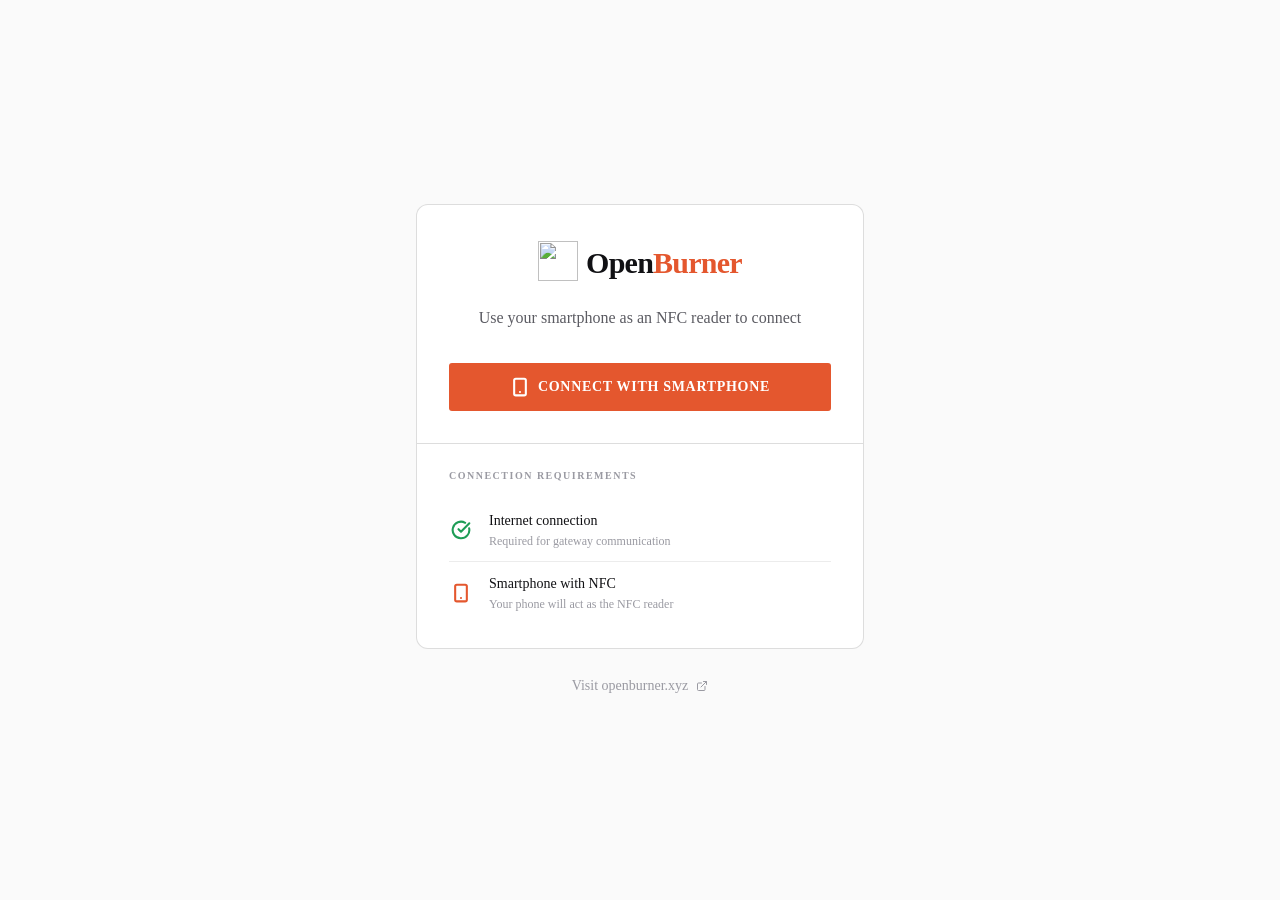
==== burner-bridge/index.html @ e8f6b33e "deploy: BurnerSign rebrand, header and total ETH balance layout" ====
<!DOCTYPE html><!--JeFJ77RMs2ljrpk_cNpLk--><html lang="en" class="__className_7c3ed1 __variable_6de3f7"><head><meta charSet="utf-8"/><meta name="viewport" content="width=device-width, initial-scale=1, viewport-fit=cover"/><link rel="preload" href="/burner-bridge/_next/static/media/0b78ff376f6b9734-s.p.woff2" as="font" crossorigin="" type="font/woff2"/><link rel="preload" href="/burner-bridge/_next/static/media/723e11e5093b8e80.p.woff2" as="font" crossorigin="" type="font/woff2"/><link rel="stylesheet" href="/burner-bridge/_next/static/css/e8fa7f370a7f99b5.css" data-precedence="next"/><link rel="preload" as="script" fetchPriority="low" href="/burner-bridge/_next/static/chunks/webpack-0b79af6911e8087c.js"/><script src="/burner-bridge/_next/static/chunks/4bd1b696-c46ee66ba5acb74c.js" async=""></script><script src="/burner-bridge/_next/static/chunks/255-074a1a491b228d42.js" async=""></script><script src="/burner-bridge/_next/static/chunks/main-app-e57fb9687c921b60.js" async=""></script><script src="/burner-bridge/_next/static/chunks/619-1108b4c084a63a2d.js" async=""></script><script src="/burner-bridge/_next/static/chunks/app/not-found-c5d0c3dadcac4f0c.js" async=""></script><script src="/burner-bridge/_next/static/chunks/app/layout-9f010c3281b3aa06.js" async=""></script><script src="/burner-bridge/_next/static/chunks/119-a2003f21ebed3962.js" async=""></script><script src="/burner-bridge/_next/static/chunks/app/page-24bdb80b2bc675a8.js" async=""></script><meta name="next-size-adjust" content=""/><link rel="manifest" href="/manifest.json"/><meta name="theme-color" content="#FF6B35"/><meta name="apple-mobile-web-app-capable" content="yes"/><meta name="apple-mobile-web-app-status-bar-style" content="default"/><meta name="apple-mobile-web-app-title" content="BurnerSign"/><link rel="apple-touch-icon" href="/icons/icon-180x180.png"/><link rel="apple-touch-icon" sizes="180x180" href="/icons/icon-180x180.png"/><link rel="apple-touch-icon" sizes="152x152" href="/icons/icon-152x152.png"/><link rel="apple-touch-icon" sizes="120x120" href="/icons/icon-120x120.png"/><meta name="msapplication-TileColor" content="#FF6B35"/><meta name="msapplication-config" content="/browserconfig.xml"/><meta name="mobile-web-app-capable" content="yes"/><meta name="application-name" content="BurnerSign"/><meta name="msapplication-tooltip" content="BurnerSign"/><meta name="msapplication-starturl" content="/"/><meta name="theme-color" content="#FF6B35"/><title>BurnerSign</title><meta name="description" content="Hardware signing for your Burner card"/><link rel="manifest" href="/manifest.json"/><meta name="mobile-web-app-capable" content="yes"/><meta name="apple-mobile-web-app-capable" content="yes"/><meta name="apple-mobile-web-app-status-bar-style" content="default"/><meta name="msapplication-TileColor" content="#FF6B35"/><meta name="msapplication-config" content="/browserconfig.xml"/><meta name="format-detection" content="telephone=no"/><meta name="mobile-web-app-capable" content="yes"/><meta name="apple-mobile-web-app-title" content="BurnerSign"/><meta name="apple-mobile-web-app-status-bar-style" content="default"/><link rel="icon" href="/openburnerlogo.ico"/><script>try{var t=JSON.parse(localStorage.getItem("theme-storage")||"{}");if(t&&t.state&&t.state.isDarkMode){document.documentElement.classList.add("dark")}}catch(e){}</script><script src="/burner-bridge/_next/static/chunks/polyfills-42372ed130431b0a.js" noModule=""></script></head><body><div hidden=""><!--$--><!--/$--></div><main class="sw-screen min-h-screen flex items-center justify-center"><div class="flex items-center gap-3 text-[var(--sw-muted)]" role="status"><svg xmlns="http://www.w3.org/2000/svg" width="24" height="24" viewBox="0 0 24 24" fill="none" stroke="currentColor" stroke-width="2" stroke-linecap="round" stroke-linejoin="round" class="lucide lucide-loader-circle h-6 w-6 animate-spin text-[var(--sw-accent)]" aria-hidden="true"><path d="M21 12a9 9 0 1 1-6.219-8.56"></path></svg><span class="text-sm">Loading…</span></div></main><!--$--><!--/$--><script src="/burner-bridge/_next/static/chunks/webpack-0b79af6911e8087c.js" id="_R_" async=""></script><script>(self.__next_f=self.__next_f||[]).push([0])</script><script>self.__next_f.push([1,"1:\"$Sreact.fragment\"\n2:I[9766,[],\"\"]\n3:I[98924,[],\"\"]\n4:I[52619,[\"619\",\"static/chunks/619-1108b4c084a63a2d.js\",\"345\",\"static/chunks/app/not-found-c5d0c3dadcac4f0c.js\"],\"\"]\n5:I[37025,[\"177\",\"static/chunks/app/layout-9f010c3281b3aa06.js\"],\"Analytics\"]\n6:I[81959,[],\"ClientPageRoot\"]\n7:I[57600,[\"119\",\"static/chunks/119-a2003f21ebed3962.js\",\"974\",\"static/chunks/app/page-24bdb80b2bc675a8.js\"],\"default\"]\na:I[24431,[],\"OutletBoundary\"]\nc:I[15278,[],\"AsyncMetadataOutlet\"]\ne:I[24431,[],\"ViewportBoundary\"]\n10:I[24431,[],\"MetadataBoundary\"]\n11:\"$Sreact.suspense\"\n13:I[57150,[],\"\"]\n:HL[\"/burner-bridge/_next/static/media/0b78ff376f6b9734-s.p.woff2\",\"font\",{\"crossOrigin\":\"\",\"type\":\"font/woff2\"}]\n:HL[\"/burner-bridge/_next/static/media/723e11e5093b8e80.p.woff2\",\"font\",{\"crossOrigin\":\"\",\"type\":\"font/woff2\"}]\n:HL[\"/burner-bridge/_next/static/css/e8fa7f370a7f99b5.css\",\"style\"]\n"])</script><script>self.__next_f.push([1,"0:{\"P\":null,\"b\":\"JeFJ77RMs2ljrpk_cNpLk\",\"p\":\"/burner-bridge\",\"c\":[\"\",\"\"],\"i\":false,\"f\":[[[\"\",{\"children\":[\"__PAGE__\",{}]},\"$undefined\",\"$undefined\",true],[\"\",[\"$\",\"$1\",\"c\",{\"children\":[[[\"$\",\"link\",\"0\",{\"rel\":\"stylesheet\",\"href\":\"/burner-bridge/_next/static/css/e8fa7f370a7f99b5.css\",\"precedence\":\"next\",\"crossOrigin\":\"$undefined\",\"nonce\":\"$undefined\"}]],[\"$\",\"html\",null,{\"lang\":\"en\",\"className\":\"__className_7c3ed1 __variable_6de3f7\",\"suppressHydrationWarning\":true,\"children\":[[\"$\",\"head\",null,{\"children\":[[\"$\",\"script\",null,{\"dangerouslySetInnerHTML\":{\"__html\":\"try{var t=JSON.parse(localStorage.getItem(\\\"theme-storage\\\")||\\\"{}\\\");if(t\u0026\u0026t.state\u0026\u0026t.state.isDarkMode){document.documentElement.classList.add(\\\"dark\\\")}}catch(e){}\"}}],[[\"$\",\"link\",null,{\"rel\":\"manifest\",\"href\":\"/manifest.json\"}],[\"$\",\"meta\",null,{\"name\":\"theme-color\",\"content\":\"#FF6B35\"}],[\"$\",\"meta\",null,{\"name\":\"apple-mobile-web-app-capable\",\"content\":\"yes\"}],[\"$\",\"meta\",null,{\"name\":\"apple-mobile-web-app-status-bar-style\",\"content\":\"default\"}],[\"$\",\"meta\",null,{\"name\":\"apple-mobile-web-app-title\",\"content\":\"BurnerSign\"}],[\"$\",\"link\",null,{\"rel\":\"apple-touch-icon\",\"href\":\"/icons/icon-180x180.png\"}],[\"$\",\"link\",null,{\"rel\":\"apple-touch-icon\",\"sizes\":\"180x180\",\"href\":\"/icons/icon-180x180.png\"}],[\"$\",\"link\",null,{\"rel\":\"apple-touch-icon\",\"sizes\":\"152x152\",\"href\":\"/icons/icon-152x152.png\"}],[\"$\",\"link\",null,{\"rel\":\"apple-touch-icon\",\"sizes\":\"120x120\",\"href\":\"/icons/icon-120x120.png\"}],[\"$\",\"meta\",null,{\"name\":\"msapplication-TileColor\",\"content\":\"#FF6B35\"}],[\"$\",\"meta\",null,{\"name\":\"msapplication-config\",\"content\":\"/browserconfig.xml\"}],[\"$\",\"meta\",null,{\"name\":\"mobile-web-app-capable\",\"content\":\"yes\"}],[\"$\",\"meta\",null,{\"name\":\"application-name\",\"content\":\"BurnerSign\"}],[\"$\",\"meta\",null,{\"name\":\"msapplication-tooltip\",\"content\":\"BurnerSign\"}],[\"$\",\"meta\",null,{\"name\":\"msapplication-starturl\",\"content\":\"/\"}]]]}],[\"$\",\"body\",null,{\"children\":[[\"$\",\"$L2\",null,{\"parallelRouterKey\":\"children\",\"error\":\"$undefined\",\"errorStyles\":\"$undefined\",\"errorScripts\":\"$undefined\",\"template\":[\"$\",\"$L3\",null,{}],\"templateStyles\":\"$undefined\",\"templateScripts\":\"$undefined\",\"notFound\":[[\"$\",\"div\",null,{\"className\":\"sw-screen min-h-screen flex items-center justify-center\",\"children\":[\"$\",\"div\",null,{\"className\":\"text-center\",\"children\":[[\"$\",\"p\",null,{\"className\":\"sw-uplabel mb-3\",\"children\":\"Error 404\"}],[\"$\",\"h1\",null,{\"className\":\"text-6xl sw-display text-[var(--sw-ink)] mb-3\",\"children\":[[\"$\",\"span\",null,{\"className\":\"sw-accent\",\"children\":\"4\"}],\"0\",[\"$\",\"span\",null,{\"className\":\"sw-accent\",\"children\":\"4\"}]]}],[\"$\",\"p\",null,{\"className\":\"text-base text-[var(--sw-muted)] mb-8\",\"children\":\"Page not found\"}],[\"$\",\"$L4\",null,{\"href\":\"/\",\"className\":\"sw-btn-primary inline-flex items-center px-6 py-3 text-sm\",\"children\":\"Go home\"}]]}]}],[]],\"forbidden\":\"$undefined\",\"unauthorized\":\"$undefined\"}],[\"$\",\"$L5\",null,{}]]}]]}]]}],{\"children\":[\"__PAGE__\",[\"$\",\"$1\",\"c\",{\"children\":[[\"$\",\"$L6\",null,{\"Component\":\"$7\",\"searchParams\":{},\"params\":{},\"promises\":[\"$@8\",\"$@9\"]}],null,[\"$\",\"$La\",null,{\"children\":[\"$Lb\",[\"$\",\"$Lc\",null,{\"promise\":\"$@d\"}]]}]]}],{},null,false]},null,false],[\"$\",\"$1\",\"h\",{\"children\":[null,[[\"$\",\"$Le\",null,{\"children\":\"$Lf\"}],[\"$\",\"meta\",null,{\"name\":\"next-size-adjust\",\"content\":\"\"}]],[\"$\",\"$L10\",null,{\"children\":[\"$\",\"div\",null,{\"hidden\":true,\"children\":[\"$\",\"$11\",null,{\"fallback\":null,\"children\":\"$L12\"}]}]}]]}],false]],\"m\":\"$undefined\",\"G\":[\"$13\",[]],\"s\":false,\"S\":true}\n"])</script><script>self.__next_f.push([1,"8:{}\n9:\"$0:f:0:1:2:children:1:props:children:0:props:params\"\n"])</script><script>self.__next_f.push([1,"f:[[\"$\",\"meta\",\"0\",{\"charSet\":\"utf-8\"}],[\"$\",\"meta\",\"1\",{\"name\":\"viewport\",\"content\":\"width=device-width, initial-scale=1, viewport-fit=cover\"}],[\"$\",\"meta\",\"2\",{\"name\":\"theme-color\",\"content\":\"#FF6B35\"}]]\nb:null\n"])</script><script>self.__next_f.push([1,"14:I[80622,[],\"IconMark\"]\n"])</script><script>self.__next_f.push([1,"d:{\"metadata\":[[\"$\",\"title\",\"0\",{\"children\":\"BurnerSign\"}],[\"$\",\"meta\",\"1\",{\"name\":\"description\",\"content\":\"Hardware signing for your Burner card\"}],[\"$\",\"link\",\"2\",{\"rel\":\"manifest\",\"href\":\"/manifest.json\",\"crossOrigin\":\"$undefined\"}],[\"$\",\"meta\",\"3\",{\"name\":\"mobile-web-app-capable\",\"content\":\"yes\"}],[\"$\",\"meta\",\"4\",{\"name\":\"apple-mobile-web-app-capable\",\"content\":\"yes\"}],[\"$\",\"meta\",\"5\",{\"name\":\"apple-mobile-web-app-status-bar-style\",\"content\":\"default\"}],[\"$\",\"meta\",\"6\",{\"name\":\"msapplication-TileColor\",\"content\":\"#FF6B35\"}],[\"$\",\"meta\",\"7\",{\"name\":\"msapplication-config\",\"content\":\"/browserconfig.xml\"}],[\"$\",\"meta\",\"8\",{\"name\":\"format-detection\",\"content\":\"telephone=no\"}],[\"$\",\"meta\",\"9\",{\"name\":\"mobile-web-app-capable\",\"content\":\"yes\"}],[\"$\",\"meta\",\"10\",{\"name\":\"apple-mobile-web-app-title\",\"content\":\"BurnerSign\"}],[\"$\",\"meta\",\"11\",{\"name\":\"apple-mobile-web-app-status-bar-style\",\"content\":\"default\"}],[\"$\",\"link\",\"12\",{\"rel\":\"icon\",\"href\":\"/openburnerlogo.ico\"}],[\"$\",\"$L14\",\"13\",{}]],\"error\":null,\"digest\":\"$undefined\"}\n"])</script><script>self.__next_f.push([1,"12:\"$d:metadata\"\n"])</script></body></html>
---- burner-bridge/_next/static/css/e8fa7f370a7f99b5.css ----
@font-face{font-family:GeistSans;src:url(/burner-bridge/_next/static/media/0b78ff376f6b9734-s.p.woff2) format("woff2");font-display:swap;font-weight:100 900}@font-face{font-family:GeistSans Fallback;src:local("Arial");ascent-override:94.56%;descent-override:27.76%;line-gap-override:0.00%;size-adjust:106.28%}.__className_7c3ed1{font-family:GeistSans,GeistSans Fallback}.__variable_7c3ed1{--font-geist-sans:"GeistSans","GeistSans Fallback"}@font-face{font-family:GeistMono;src:url(/burner-bridge/_next/static/media/723e11e5093b8e80.p.woff2) format("woff2");font-display:swap;font-weight:100 900}.__className_6de3f7{font-family:GeistMono,ui-monospace,SFMono-Regular,Roboto Mono,Menlo,Monaco,Liberation Mono,DejaVu Sans Mono,Courier New,monospace}.__variable_6de3f7{--font-geist-mono:"GeistMono",ui-monospace,SFMono-Regular,Roboto Mono,Menlo,Monaco,Liberation Mono,DejaVu Sans Mono,Courier New,monospace}*,:after,:before{--tw-border-spacing-x:0;--tw-border-spacing-y:0;--tw-translate-x:0;--tw-translate-y:0;--tw-rotate:0;--tw-skew-x:0;--tw-skew-y:0;--tw-scale-x:1;--tw-scale-y:1;--tw-pan-x: ;--tw-pan-y: ;--tw-pinch-zoom: ;--tw-scroll-snap-strictness:proximity;--tw-gradient-from-position: ;--tw-gradient-via-position: ;--tw-gradient-to-position: ;--tw-ordinal: ;--tw-slashed-zero: ;--tw-numeric-figure: ;--tw-numeric-spacing: ;--tw-numeric-fraction: ;--tw-ring-inset: ;--tw-ring-offset-width:0px;--tw-ring-offset-color:#fff;--tw-ring-color:rgb(59 130 246/0.5);--tw-ring-offset-shadow:0 0 #0000;--tw-ring-shadow:0 0 #0000;--tw-shadow:0 0 #0000;--tw-shadow-colored:0 0 #0000;--tw-blur: ;--tw-brightness: ;--tw-contrast: ;--tw-grayscale: ;--tw-hue-rotate: ;--tw-invert: ;--tw-saturate: ;--tw-sepia: ;--tw-drop-shadow: ;--tw-backdrop-blur: ;--tw-backdrop-brightness: ;--tw-backdrop-contrast: ;--tw-backdrop-grayscale: ;--tw-backdrop-hue-rotate: ;--tw-backdrop-invert: ;--tw-backdrop-opacity: ;--tw-backdrop-saturate: ;--tw-backdrop-sepia: ;--tw-contain-size: ;--tw-contain-layout: ;--tw-contain-paint: ;--tw-contain-style: }::backdrop{--tw-border-spacing-x:0;--tw-border-spacing-y:0;--tw-translate-x:0;--tw-translate-y:0;--tw-rotate:0;--tw-skew-x:0;--tw-skew-y:0;--tw-scale-x:1;--tw-scale-y:1;--tw-pan-x: ;--tw-pan-y: ;--tw-pinch-zoom: ;--tw-scroll-snap-strictness:proximity;--tw-gradient-from-position: ;--tw-gradient-via-position: ;--tw-gradient-to-position: ;--tw-ordinal: ;--tw-slashed-zero: ;--tw-numeric-figure: ;--tw-numeric-spacing: ;--tw-numeric-fraction: ;--tw-ring-inset: ;--tw-ring-offset-width:0px;--tw-ring-offset-color:#fff;--tw-ring-color:rgb(59 130 246/0.5);--tw-ring-offset-shadow:0 0 #0000;--tw-ring-shadow:0 0 #0000;--tw-shadow:0 0 #0000;--tw-shadow-colored:0 0 #0000;--tw-blur: ;--tw-brightness: ;--tw-contrast: ;--tw-grayscale: ;--tw-hue-rotate: ;--tw-invert: ;--tw-saturate: ;--tw-sepia: ;--tw-drop-shadow: ;--tw-backdrop-blur: ;--tw-backdrop-brightness: ;--tw-backdrop-contrast: ;--tw-backdrop-grayscale: ;--tw-backdrop-hue-rotate: ;--tw-backdrop-invert: ;--tw-backdrop-opacity: ;--tw-backdrop-saturate: ;--tw-backdrop-sepia: ;--tw-contain-size: ;--tw-contain-layout: ;--tw-contain-paint: ;--tw-contain-style: }/*
! tailwindcss v3.4.19 | MIT License | https://tailwindcss.com
*/*,:after,:before{box-sizing:border-box;border:0 solid #e5e7eb}:after,:before{--tw-content:""}:host,html{line-height:1.5;-webkit-text-size-adjust:100%;-moz-tab-size:4;-o-tab-size:4;tab-size:4;font-family:ui-sans-serif,system-ui,sans-serif,Apple Color Emoji,Segoe UI Emoji,Segoe UI Symbol,Noto Color Emoji;font-feature-settings:normal;font-variation-settings:normal;-webkit-tap-highlight-color:transparent}body{margin:0;line-height:inherit}hr{height:0;color:inherit;border-top-width:1px}abbr:where([title]){-webkit-text-decoration:underline dotted;text-decoration:underline dotted}h1,h2,h3,h4,h5,h6{font-size:inherit;font-weight:inherit}a{color:inherit;text-decoration:inherit}b,strong{font-weight:bolder}code,kbd,pre,samp{font-family:ui-monospace,SFMono-Regular,Menlo,Monaco,Consolas,Liberation Mono,Courier New,monospace;font-feature-settings:normal;font-variation-settings:normal;font-size:1em}small{font-size:80%}sub,sup{font-size:75%;line-height:0;position:relative;vertical-align:baseline}sub{bottom:-.25em}sup{top:-.5em}table{text-indent:0;border-color:inherit;border-collapse:collapse}button,input,optgroup,select,textarea{font-family:inherit;font-feature-settings:inherit;font-variation-settings:inherit;font-size:100%;font-weight:inherit;line-height:inherit;letter-spacing:inherit;color:inherit;margin:0;padding:0}button,select{text-transform:none}button,input:where([type=button]),input:where([type=reset]),input:where([type=submit]){-webkit-appearance:button;background-color:transparent;background-image:none}:-moz-focusring{outline:auto}:-moz-ui-invalid{box-shadow:none}progress{vertical-align:baseline}::-webkit-inner-spin-button,::-webkit-outer-spin-button{height:auto}[type=search]{-webkit-appearance:textfield;outline-offset:-2px}::-webkit-search-decoration{-webkit-appearance:none}::-webkit-file-upload-button{-webkit-appearance:button;font:inherit}summary{display:list-item}blockquote,dd,dl,figure,h1,h2,h3,h4,h5,h6,hr,p,pre{margin:0}fieldset{margin:0}fieldset,legend{padding:0}menu,ol,ul{list-style:none;margin:0;padding:0}dialog{padding:0}textarea{resize:vertical}input::-moz-placeholder,textarea::-moz-placeholder{opacity:1;color:#9ca3af}input::placeholder,textarea::placeholder{opacity:1;color:#9ca3af}[role=button],button{cursor:pointer}:disabled{cursor:default}audio,canvas,embed,iframe,img,object,svg,video{display:block;vertical-align:middle}img,video{max-width:100%;height:auto}[hidden]:where(:not([hidden=until-found])){display:none}.pointer-events-none{pointer-events:none}.pointer-events-auto{pointer-events:auto}.visible{visibility:visible}.static{position:static}.fixed{position:fixed}.absolute{position:absolute}.relative{position:relative}.sticky{position:sticky}.inset-0{inset:0}.inset-8{inset:2rem}.-top-1{top:-.25rem}.left-0{left:0}.left-0\.5{left:.125rem}.left-1\/2{left:50%}.left-3{left:.75rem}.left-4{left:1rem}.right-1\.5{right:.375rem}.right-4{right:1rem}.top-0{top:0}.top-0\.5{top:.125rem}.top-1\.5{top:.375rem}.top-1\/2{top:50%}.top-4{top:1rem}.top-\[max\(1rem\2c env\(safe-area-inset-top\)\)\]{top:max(1rem,env(safe-area-inset-top))}.z-10{z-index:10}.z-50{z-index:50}.z-\[1000\]{z-index:1000}.z-\[2000\]{z-index:2000}.-my-1{margin-top:-.25rem;margin-bottom:-.25rem}.mx-2{margin-left:.5rem;margin-right:.5rem}.mx-4{margin-left:1rem;margin-right:1rem}.mx-auto{margin-left:auto;margin-right:auto}.-ml-1{margin-left:-.25rem}.-mt-1{margin-top:-.25rem}.mb-0\.5{margin-bottom:.125rem}.mb-1{margin-bottom:.25rem}.mb-1\.5{margin-bottom:.375rem}.mb-2{margin-bottom:.5rem}.mb-3{margin-bottom:.75rem}.mb-4{margin-bottom:1rem}.mb-5{margin-bottom:1.25rem}.mb-6{margin-bottom:1.5rem}.mb-8{margin-bottom:2rem}.ml-2{margin-left:.5rem}.mr-3{margin-right:.75rem}.mt-0\.5{margin-top:.125rem}.mt-1{margin-top:.25rem}.mt-1\.5{margin-top:.375rem}.mt-2{margin-top:.5rem}.mt-2\.5{margin-top:.625rem}.mt-3{margin-top:.75rem}.mt-4{margin-top:1rem}.mt-5{margin-top:1.25rem}.mt-6{margin-top:1.5rem}.block{display:block}.inline-block{display:inline-block}.inline{display:inline}.flex{display:flex}.inline-flex{display:inline-flex}.grid{display:grid}.hidden{display:none}.aspect-square{aspect-ratio:1/1}.h-1\.5{height:.375rem}.h-10{height:2.5rem}.h-12{height:3rem}.h-14{height:3.5rem}.h-2{height:.5rem}.h-2\.5{height:.625rem}.h-3{height:.75rem}.h-3\.5{height:.875rem}.h-4{height:1rem}.h-5{height:1.25rem}.h-6{height:1.5rem}.h-60{height:15rem}.h-7{height:1.75rem}.h-8{height:2rem}.h-9{height:2.25rem}.h-full{height:100%}.max-h-40{max-height:10rem}.max-h-\[85dvh\]{max-height:85dvh}.max-h-\[90dvh\]{max-height:90dvh}.min-h-0{min-height:0}.min-h-\[1\.5rem\]{min-height:1.5rem}.min-h-\[60vh\]{min-height:60vh}.min-h-screen{min-height:100vh}.w-1\.5{width:.375rem}.w-10{width:2.5rem}.w-11{width:2.75rem}.w-12{width:3rem}.w-14{width:3.5rem}.w-16{width:4rem}.w-2{width:.5rem}.w-20{width:5rem}.w-28{width:7rem}.w-3{width:.75rem}.w-3\.5{width:.875rem}.w-4{width:1rem}.w-5{width:1.25rem}.w-6{width:1.5rem}.w-60{width:15rem}.w-7{width:1.75rem}.w-8{width:2rem}.w-9{width:2.25rem}.w-full{width:100%}.min-w-0{min-width:0}.min-w-\[220px\]{min-width:220px}.max-w-2xl{max-width:42rem}.max-w-\[15rem\]{max-width:15rem}.max-w-\[min\(92vw\2c 380px\)\]{max-width:min(92vw,380px)}.max-w-full{max-width:100%}.max-w-lg{max-width:32rem}.max-w-md{max-width:28rem}.max-w-sm{max-width:24rem}.max-w-xs{max-width:20rem}.flex-1{flex:1 1 0%}.flex-auto{flex:1 1 auto}.flex-shrink-0{flex-shrink:0}.-translate-x-1\/2{--tw-translate-x:-50%}.-translate-x-1\/2,.-translate-y-1\/2{transform:translate(var(--tw-translate-x),var(--tw-translate-y)) rotate(var(--tw-rotate)) skewX(var(--tw-skew-x)) skewY(var(--tw-skew-y)) scaleX(var(--tw-scale-x)) scaleY(var(--tw-scale-y))}.-translate-y-1\/2{--tw-translate-y:-50%}.translate-x-4{--tw-translate-x:1rem}.rotate-180,.translate-x-4{transform:translate(var(--tw-translate-x),var(--tw-translate-y)) rotate(var(--tw-rotate)) skewX(var(--tw-skew-x)) skewY(var(--tw-skew-y)) scaleX(var(--tw-scale-x)) scaleY(var(--tw-scale-y))}.rotate-180{--tw-rotate:180deg}.rotate-45{--tw-rotate:45deg}.rotate-45,.transform{transform:translate(var(--tw-translate-x),var(--tw-translate-y)) rotate(var(--tw-rotate)) skewX(var(--tw-skew-x)) skewY(var(--tw-skew-y)) scaleX(var(--tw-scale-x)) scaleY(var(--tw-scale-y))}@keyframes pulse{50%{opacity:.5}}.animate-pulse{animation:pulse 2s cubic-bezier(.4,0,.6,1) infinite}@keyframes spin{to{transform:rotate(1turn)}}.animate-spin{animation:spin 1s linear infinite}.cursor-not-allowed{cursor:not-allowed}.cursor-pointer{cursor:pointer}.resize-none{resize:none}.resize{resize:both}.grid-cols-2{grid-template-columns:repeat(2,minmax(0,1fr))}.grid-cols-3{grid-template-columns:repeat(3,minmax(0,1fr))}.flex-col{flex-direction:column}.flex-wrap{flex-wrap:wrap}.items-start{align-items:flex-start}.items-end{align-items:flex-end}.items-center{align-items:center}.justify-center{justify-content:center}.justify-between{justify-content:space-between}.gap-1{gap:.25rem}.gap-1\.5{gap:.375rem}.gap-2{gap:.5rem}.gap-2\.5{gap:.625rem}.gap-3{gap:.75rem}.gap-4{gap:1rem}.gap-6{gap:1.5rem}.space-y-1\.5>:not([hidden])~:not([hidden]){--tw-space-y-reverse:0;margin-top:calc(.375rem * calc(1 - var(--tw-space-y-reverse)));margin-bottom:calc(.375rem * var(--tw-space-y-reverse))}.space-y-2>:not([hidden])~:not([hidden]){--tw-space-y-reverse:0;margin-top:calc(.5rem * calc(1 - var(--tw-space-y-reverse)));margin-bottom:calc(.5rem * var(--tw-space-y-reverse))}.space-y-3>:not([hidden])~:not([hidden]){--tw-space-y-reverse:0;margin-top:calc(.75rem * calc(1 - var(--tw-space-y-reverse)));margin-bottom:calc(.75rem * var(--tw-space-y-reverse))}.space-y-4>:not([hidden])~:not([hidden]){--tw-space-y-reverse:0;margin-top:calc(1rem * calc(1 - var(--tw-space-y-reverse)));margin-bottom:calc(1rem * var(--tw-space-y-reverse))}.space-y-6>:not([hidden])~:not([hidden]){--tw-space-y-reverse:0;margin-top:calc(1.5rem * calc(1 - var(--tw-space-y-reverse)));margin-bottom:calc(1.5rem * var(--tw-space-y-reverse))}.justify-self-start{justify-self:start}.justify-self-end{justify-self:end}.justify-self-center{justify-self:center}.overflow-auto{overflow:auto}.overflow-hidden{overflow:hidden}.overflow-y-auto{overflow-y:auto}.overscroll-contain{overscroll-behavior:contain}.truncate{overflow:hidden;text-overflow:ellipsis;white-space:nowrap}.whitespace-pre-line{white-space:pre-line}.whitespace-pre-wrap{white-space:pre-wrap}.break-words{overflow-wrap:break-word}.break-all{word-break:break-all}.rounded{border-radius:.25rem}.rounded-2xl{border-radius:1rem}.rounded-\[3px\]{border-radius:3px}.rounded-full{border-radius:9999px}.rounded-lg{border-radius:.5rem}.rounded-md{border-radius:.375rem}.rounded-none{border-radius:0}.rounded-sm{border-radius:.125rem}.rounded-xl{border-radius:.75rem}.border{border-width:1px}.border-2{border-width:2px}.\!border-b-0{border-bottom-width:0!important}.border-b{border-bottom-width:1px}.border-b-2{border-bottom-width:2px}.border-l{border-left-width:1px}.border-t{border-top-width:1px}.border-\[var\(--sw-accent\)\]{border-color:var(--sw-accent)}.border-\[var\(--sw-line\)\]{border-color:var(--sw-line)}.border-\[var\(--sw-line-soft\)\]{border-color:var(--sw-line-soft)}.border-white\/10{border-color:rgb(255 255 255/.1)}.border-white\/70{border-color:rgb(255 255 255/.7)}.bg-\[\#1a1a1d\]{--tw-bg-opacity:1;background-color:rgb(26 26 29/var(--tw-bg-opacity,1))}.bg-\[color-mix\(in_srgb\2c var\(--sw-down\)_8\%\2c transparent\)\]{background-color:color-mix(in srgb,var(--sw-down) 8%,transparent)}.bg-\[var\(--sw-accent\)\]{background-color:var(--sw-accent)}.bg-\[var\(--sw-down\)\]{background-color:var(--sw-down)}.bg-\[var\(--sw-ink\)\]{background-color:var(--sw-ink)}.bg-\[var\(--sw-line\)\]{background-color:var(--sw-line)}.bg-\[var\(--sw-line-soft\)\]{background-color:var(--sw-line-soft)}.bg-\[var\(--sw-muted\)\]{background-color:var(--sw-muted)}.bg-\[var\(--sw-surface\)\]{background-color:var(--sw-surface)}.bg-\[var\(--sw-up\)\]{background-color:var(--sw-up)}.bg-black{--tw-bg-opacity:1;background-color:rgb(0 0 0/var(--tw-bg-opacity,1))}.bg-black\/50{background-color:rgb(0 0 0/.5)}.bg-transparent{background-color:transparent}.bg-white{--tw-bg-opacity:1;background-color:rgb(255 255 255/var(--tw-bg-opacity,1))}.object-cover{-o-object-fit:cover;object-fit:cover}.p-1{padding:.25rem}.p-1\.5{padding:.375rem}.p-2{padding:.5rem}.p-3{padding:.75rem}.p-4{padding:1rem}.p-5{padding:1.25rem}.p-6{padding:1.5rem}.px-0{padding-left:0;padding-right:0}.px-1{padding-left:.25rem;padding-right:.25rem}.px-1\.5{padding-left:.375rem;padding-right:.375rem}.px-2{padding-left:.5rem;padding-right:.5rem}.px-2\.5{padding-left:.625rem;padding-right:.625rem}.px-3{padding-left:.75rem;padding-right:.75rem}.px-3\.5{padding-left:.875rem;padding-right:.875rem}.px-4{padding-left:1rem;padding-right:1rem}.px-5{padding-left:1.25rem;padding-right:1.25rem}.px-6{padding-left:1.5rem;padding-right:1.5rem}.px-8{padding-left:2rem;padding-right:2rem}.py-0\.5{padding-top:.125rem;padding-bottom:.125rem}.py-1{padding-top:.25rem;padding-bottom:.25rem}.py-1\.5{padding-top:.375rem;padding-bottom:.375rem}.py-10{padding-top:2.5rem;padding-bottom:2.5rem}.py-12{padding-top:3rem;padding-bottom:3rem}.py-16{padding-top:4rem;padding-bottom:4rem}.py-2{padding-top:.5rem;padding-bottom:.5rem}.py-2\.5{padding-top:.625rem;padding-bottom:.625rem}.py-3{padding-top:.75rem;padding-bottom:.75rem}.py-3\.5{padding-top:.875rem;padding-bottom:.875rem}.py-4{padding-top:1rem;padding-bottom:1rem}.py-5{padding-top:1.25rem;padding-bottom:1.25rem}.py-6{padding-top:1.5rem;padding-bottom:1.5rem}.py-8{padding-top:2rem;padding-bottom:2rem}.\!pb-0{padding-bottom:0!important}.pb-2{padding-bottom:.5rem}.pb-3{padding-bottom:.75rem}.pb-4{padding-bottom:1rem}.pb-5{padding-bottom:1.25rem}.pb-6{padding-bottom:1.5rem}.pb-8{padding-bottom:2rem}.pb-\[max\(1rem\2c env\(safe-area-inset-bottom\)\)\]{padding-bottom:max(1rem,env(safe-area-inset-bottom))}.pl-10{padding-left:2.5rem}.pl-6{padding-left:1.5rem}.pr-2{padding-right:.5rem}.pr-3{padding-right:.75rem}.pt-1{padding-top:.25rem}.pt-10{padding-top:2.5rem}.pt-4{padding-top:1rem}.pt-5{padding-top:1.25rem}.pt-\[max\(0\.75rem\2c env\(safe-area-inset-top\)\)\]{padding-top:max(.75rem,env(safe-area-inset-top))}.text-left{text-align:left}.text-center{text-align:center}.text-right{text-align:right}.font-mono{font-family:ui-monospace,SFMono-Regular,Menlo,Monaco,Consolas,Liberation Mono,Courier New,monospace}.text-2xl{font-size:1.5rem;line-height:2rem}.text-3xl{font-size:1.875rem;line-height:2.25rem}.text-5xl{font-size:3rem;line-height:1}.text-6xl{font-size:3.75rem;line-height:1}.text-\[10px\]{font-size:10px}.text-\[11px\]{font-size:11px}.text-base{font-size:1rem;line-height:1.5rem}.text-lg{font-size:1.125rem;line-height:1.75rem}.text-sm{font-size:.875rem;line-height:1.25rem}.text-xl{font-size:1.25rem;line-height:1.75rem}.text-xs{font-size:.75rem;line-height:1rem}.font-bold{font-weight:700}.font-medium{font-weight:500}.font-normal{font-weight:400}.font-semibold{font-weight:600}.uppercase{text-transform:uppercase}.normal-case{text-transform:none}.tabular-nums{--tw-numeric-spacing:tabular-nums;font-variant-numeric:var(--tw-ordinal) var(--tw-slashed-zero) var(--tw-numeric-figure) var(--tw-numeric-spacing) var(--tw-numeric-fraction)}.leading-none{line-height:1}.leading-relaxed{line-height:1.625}.leading-tight{line-height:1.25}.tracking-\[0\.05em\]{letter-spacing:.05em}.tracking-normal{letter-spacing:0}.tracking-tight{letter-spacing:-.025em}.tracking-wide{letter-spacing:.025em}.text-\[var\(--sw-accent\)\]{color:var(--sw-accent)}.text-\[var\(--sw-down\)\]{color:var(--sw-down)}.text-\[var\(--sw-ink\)\]{color:var(--sw-ink)}.text-\[var\(--sw-ink-soft\)\]{color:var(--sw-ink-soft)}.text-\[var\(--sw-muted\)\]{color:var(--sw-muted)}.text-\[var\(--sw-paper\)\]{color:var(--sw-paper)}.text-\[var\(--sw-up\)\]{color:var(--sw-up)}.text-white{--tw-text-opacity:1;color:rgb(255 255 255/var(--tw-text-opacity,1))}.underline{text-decoration-line:underline}.placeholder-\[var\(--sw-muted\)\]::-moz-placeholder{color:var(--sw-muted)}.placeholder-\[var\(--sw-muted\)\]::placeholder{color:var(--sw-muted)}.accent-\[var\(--sw-accent\)\]{accent-color:var(--sw-accent)}.opacity-0{opacity:0}.opacity-20{opacity:.2}.opacity-25{opacity:.25}.opacity-50{opacity:.5}.opacity-60{opacity:.6}.opacity-75{opacity:.75}.shadow-lg{--tw-shadow:0 10px 15px -3px rgb(0 0 0/0.1),0 4px 6px -4px rgb(0 0 0/0.1);--tw-shadow-colored:0 10px 15px -3px var(--tw-shadow-color),0 4px 6px -4px var(--tw-shadow-color);box-shadow:var(--tw-ring-offset-shadow,0 0 #0000),var(--tw-ring-shadow,0 0 #0000),var(--tw-shadow)}.outline-none{outline:2px solid transparent;outline-offset:2px}.filter{filter:var(--tw-blur) var(--tw-brightness) var(--tw-contrast) var(--tw-grayscale) var(--tw-hue-rotate) var(--tw-invert) var(--tw-saturate) var(--tw-sepia) var(--tw-drop-shadow)}.backdrop-blur-sm{--tw-backdrop-blur:blur(4px);backdrop-filter:var(--tw-backdrop-blur) var(--tw-backdrop-brightness) var(--tw-backdrop-contrast) var(--tw-backdrop-grayscale) var(--tw-backdrop-hue-rotate) var(--tw-backdrop-invert) var(--tw-backdrop-opacity) var(--tw-backdrop-saturate) var(--tw-backdrop-sepia)}.transition-all{transition-property:all;transition-timing-function:cubic-bezier(.4,0,.2,1);transition-duration:.15s}.transition-colors{transition-property:color,background-color,border-color,text-decoration-color,fill,stroke;transition-timing-function:cubic-bezier(.4,0,.2,1);transition-duration:.15s}.transition-opacity{transition-property:opacity;transition-timing-function:cubic-bezier(.4,0,.2,1);transition-duration:.15s}.transition-transform{transition-property:transform;transition-timing-function:cubic-bezier(.4,0,.2,1)}.duration-150,.transition-transform{transition-duration:.15s}.duration-200{transition-duration:.2s}.duration-300{transition-duration:.3s}.balance-number{font-feature-settings:"tnum" 1,"lnum" 1;letter-spacing:-.01em}.token-opacity{opacity:.8}.toast-slide-in{animation:toastSlideIn .3s ease-out}.toast-slide-out{animation:toastSlideOut .3s ease-in}:root{--foreground:#111114;--background:#FAFAFA;--brand-orange:#E4572E;--sw-paper:#FAFAFA;--sw-surface:#FFFFFF;--sw-ink:#111114;--sw-ink-soft:#5B5B62;--sw-muted:#9A9AA2;--sw-line:rgba(17,17,20,0.14);--sw-line-soft:rgba(17,17,20,0.08);--sw-accent:#E4572E;--sw-accent-press:#C94A26;--sw-up:#1F9D57;--sw-down:#D8442B}.dark{--foreground:#F2F2F4;--background:#0E0E11;--sw-paper:#0E0E11;--sw-surface:#161619;--sw-ink:#F2F2F4;--sw-ink-soft:#A6A6AE;--sw-muted:#6C6C75;--sw-line:rgba(255,255,255,0.16);--sw-line-soft:rgba(255,255,255,0.08);--sw-accent:#FF6B35;--sw-accent-press:#E4572E;--sw-up:#34D27B;--sw-down:#FF6B57}body,html{margin:0;padding:0;width:100%;height:100%;overflow-x:hidden;position:relative;-webkit-text-size-adjust:100%;-moz-text-size-adjust:100%;text-size-adjust:100%}.modal-overlay{position:fixed;inset:0;height:100dvh;z-index:1000}body{color:var(--foreground);background:var(--background);-webkit-font-smoothing:antialiased;-moz-osx-font-smoothing:grayscale}.sw-screen{background:var(--sw-paper);color:var(--sw-ink)}.sw-surface{background:var(--sw-surface)}.sw-uplabel{font-weight:600;letter-spacing:.15em;color:var(--sw-muted)}.sw-seclabel,.sw-uplabel{font-size:.625rem;text-transform:uppercase}.sw-seclabel{font-weight:700;letter-spacing:.14em;color:var(--sw-ink);padding-bottom:.5rem;border-bottom:1px solid var(--sw-line)}.sw-rule{height:1px;background:var(--sw-line)}.sw-rule-soft{height:1px;background:var(--sw-line-soft)}.sw-divide>*+*{border-top:1px solid var(--sw-line-soft)}.sw-mono{font-family:var(--font-geist-mono,ui-monospace,"JetBrains Mono",monospace)}.sw-num{font-family:var(--font-geist-mono,ui-monospace,monospace);font-variant-numeric:tabular-nums;font-feature-settings:"tnum" 1;letter-spacing:-.01em}.sw-display{font-weight:800;letter-spacing:-.04em;font-variant-numeric:tabular-nums}.sw-accent{color:var(--sw-accent)}.sw-btn-primary{background:var(--sw-accent);color:#fff;border:none;border-radius:3px;font-weight:600;text-transform:uppercase;letter-spacing:.05em;transition:filter .15s,transform .1s}.sw-btn-primary:hover{filter:brightness(1.06)}.sw-btn-primary:active{transform:scale(.985)}.sw-btn-primary:disabled{opacity:.45;cursor:not-allowed;filter:none}.sw-btn-ghost{background:transparent;color:var(--sw-ink);border:1px solid var(--sw-ink);border-radius:3px;font-weight:600;text-transform:uppercase;letter-spacing:.05em;transition:background .15s,transform .1s}.sw-btn-ghost:hover{background:color-mix(in srgb,var(--sw-ink) 6%,transparent)}.sw-btn-ghost:active{transform:scale(.985)}.sw-tab{color:var(--sw-muted);font-weight:600;transition:color .15s}.sw-tab-active,.sw-tab:hover{color:var(--sw-ink)}.sw-tab-active{box-shadow:inset 0 -2px 0 var(--sw-accent)}.sw-input{background:transparent;color:var(--sw-ink);border:0;border-bottom:1px solid var(--sw-line);border-radius:0;transition:border-color .15s}.sw-input::-moz-placeholder{color:var(--sw-muted)}.sw-input::placeholder{color:var(--sw-muted)}.sw-input:focus{outline:none;border-bottom-color:var(--sw-accent)}.sw-mark{border-radius:7px;background:var(--sw-mark,var(--sw-ink));color:var(--sw-paper)}.sw-row{display:flex;align-items:center;gap:.75rem}.sw-list>*+*{border-top:1px solid var(--sw-line-soft)}@keyframes toastSlideIn{0%{transform:translateX(100%);opacity:0}to{transform:translateX(0);opacity:1}}@keyframes toastSlideOut{0%{transform:translateX(0);opacity:1}to{transform:translateX(100%);opacity:0}}@media (max-width:640px) and (pointer:coarse){:is(input,textarea,select):is(.text-xs,.text-sm){font-size:16px}}@keyframes obFadeIn{0%{opacity:0}to{opacity:1}}@keyframes obPop{0%{opacity:0;transform:translateY(8px) scale(.98)}to{opacity:1;transform:none}}@keyframes obRise{0%{opacity:0;transform:translateY(12px)}to{opacity:1;transform:none}}.ob-modal-backdrop{animation:obFadeIn .15s ease-out}.ob-modal-panel{animation:obPop .18s ease-out}.ob-fade-in{animation:obFadeIn .2s ease-out both}.ob-pop-in{animation:obPop .18s ease-out both}.ob-rise-in{animation:obRise .3s ease-out both}@media (prefers-reduced-motion:reduce){*,:after,:before{animation-duration:.01ms!important;animation-iteration-count:1!important;transition-duration:.01ms!important;scroll-behavior:auto!important}}.hover\:border-\[var\(--sw-accent\)\]:hover{border-color:var(--sw-accent)}.hover\:bg-\[color-mix\(in_srgb\2c var\(--sw-accent\)_12\%\2c transparent\)\]:hover{background-color:color-mix(in srgb,var(--sw-accent) 12%,transparent)}.hover\:bg-\[color-mix\(in_srgb\2c var\(--sw-down\)_12\%\2c transparent\)\]:hover{background-color:color-mix(in srgb,var(--sw-down) 12%,transparent)}.hover\:bg-\[color-mix\(in_srgb\2c var\(--sw-ink\)_4\%\2c transparent\)\]:hover{background-color:color-mix(in srgb,var(--sw-ink) 4%,transparent)}.hover\:bg-\[color-mix\(in_srgb\2c var\(--sw-ink\)_6\%\2c transparent\)\]:hover{background-color:color-mix(in srgb,var(--sw-ink) 6%,transparent)}.hover\:bg-\[var\(--sw-line-soft\)\]:hover{background-color:var(--sw-line-soft)}.hover\:text-\[var\(--sw-accent\)\]:hover{color:var(--sw-accent)}.hover\:text-\[var\(--sw-accent-press\)\]:hover{color:var(--sw-accent-press)}.hover\:text-\[var\(--sw-down\)\]:hover{color:var(--sw-down)}.hover\:text-\[var\(--sw-ink\)\]:hover{color:var(--sw-ink)}.hover\:underline:hover{text-decoration-line:underline}.hover\:opacity-80:hover{opacity:.8}.hover\:brightness-105:hover{--tw-brightness:brightness(1.05);filter:var(--tw-blur) var(--tw-brightness) var(--tw-contrast) var(--tw-grayscale) var(--tw-hue-rotate) var(--tw-invert) var(--tw-saturate) var(--tw-sepia) var(--tw-drop-shadow)}.focus\:border-\[var\(--sw-accent\)\]:focus{border-color:var(--sw-accent)}.focus\:outline-none:focus{outline:2px solid transparent;outline-offset:2px}.active\:scale-95:active{--tw-scale-x:.95;--tw-scale-y:.95}.active\:scale-95:active,.active\:scale-\[0\.98\]:active{transform:translate(var(--tw-translate-x),var(--tw-translate-y)) rotate(var(--tw-rotate)) skewX(var(--tw-skew-x)) skewY(var(--tw-skew-y)) scaleX(var(--tw-scale-x)) scaleY(var(--tw-scale-y))}.active\:scale-\[0\.98\]:active{--tw-scale-x:0.98;--tw-scale-y:0.98}.disabled\:cursor-not-allowed:disabled{cursor:not-allowed}.disabled\:opacity-50:disabled{opacity:.5}.group:focus-within .group-focus-within\:opacity-100{opacity:1}.group:hover .group-hover\:rotate-90{--tw-rotate:90deg;transform:translate(var(--tw-translate-x),var(--tw-translate-y)) rotate(var(--tw-rotate)) skewX(var(--tw-skew-x)) skewY(var(--tw-skew-y)) scaleX(var(--tw-scale-x)) scaleY(var(--tw-scale-y))}.group:hover .group-hover\:text-\[var\(--sw-ink\)\]{color:var(--sw-ink)}.group:hover .group-hover\:opacity-100{opacity:1}@media (min-width:640px){.sm\:left-auto{left:auto}.sm\:inline{display:inline}.sm\:hidden{display:none}.sm\:h-64{height:16rem}.sm\:w-64{width:16rem}.sm\:max-w-md{max-width:28rem}.sm\:grid-cols-3{grid-template-columns:repeat(3,minmax(0,1fr))}.sm\:items-center{align-items:center}.sm\:p-6{padding:1.5rem}}@media(hover:none){.\[\@media\(hover\:none\)\]\:opacity-100{opacity:1}}
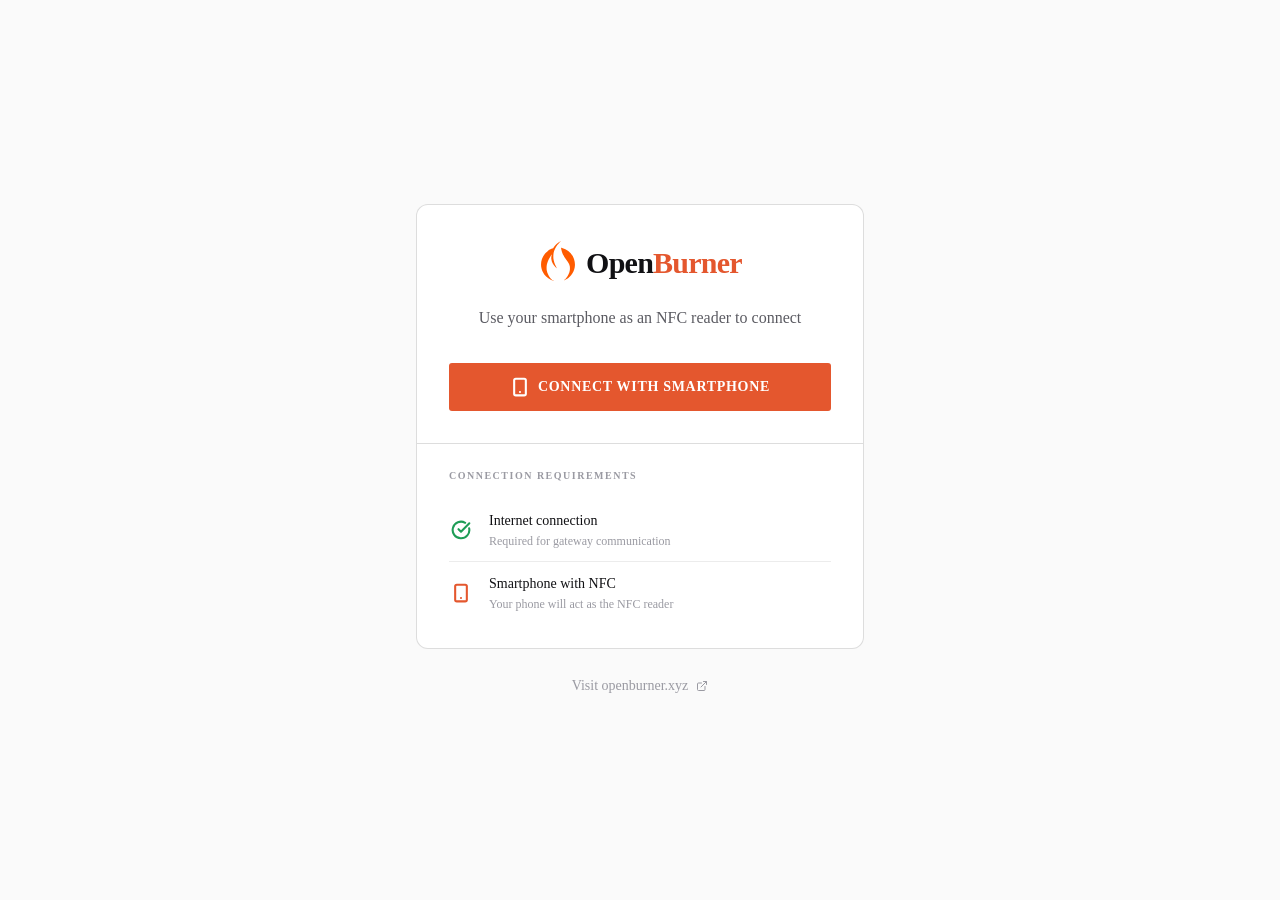
==== commit 273af843: "deploy: 90s retro UI, network picker, clean balance, iOS standalone PWA" ====
--- a/burner-bridge/index.html
+++ b/burner-bridge/index.html
@@ -1 +1 @@
-<!DOCTYPE html><!--JeFJ77RMs2ljrpk_cNpLk--><html lang="en" class="__className_7c3ed1 __variable_6de3f7"><head><meta charSet="utf-8"/><meta name="viewport" content="width=device-width, initial-scale=1, viewport-fit=cover"/><link rel="preload" href="/burner-bridge/_next/static/media/0b78ff376f6b9734-s.p.woff2" as="font" crossorigin="" type="font/woff2"/><link rel="preload" href="/burner-bridge/_next/static/media/723e11e5093b8e80.p.woff2" as="font" crossorigin="" type="font/woff2"/><link rel="stylesheet" href="/burner-bridge/_next/static/css/e8fa7f370a7f99b5.css" data-precedence="next"/><link rel="preload" as="script" fetchPriority="low" href="/burner-bridge/_next/static/chunks/webpack-0b79af6911e8087c.js"/><script src="/burner-bridge/_next/static/chunks/4bd1b696-c46ee66ba5acb74c.js" async=""></script><script src="/burner-bridge/_next/static/chunks/255-074a1a491b228d42.js" async=""></script><script src="/burner-bridge/_next/static/chunks/main-app-e57fb9687c921b60.js" async=""></script><script src="/burner-bridge/_next/static/chunks/619-1108b4c084a63a2d.js" async=""></script><script src="/burner-bridge/_next/static/chunks/app/not-found-c5d0c3dadcac4f0c.js" async=""></script><script src="/burner-bridge/_next/static/chunks/app/layout-9f010c3281b3aa06.js" async=""></script><script src="/burner-bridge/_next/static/chunks/119-a2003f21ebed3962.js" async=""></script><script src="/burner-bridge/_next/static/chunks/app/page-24bdb80b2bc675a8.js" async=""></script><meta name="next-size-adjust" content=""/><link rel="manifest" href="/manifest.json"/><meta name="theme-color" content="#FF6B35"/><meta name="apple-mobile-web-app-capable" content="yes"/><meta name="apple-mobile-web-app-status-bar-style" content="default"/><meta name="apple-mobile-web-app-title" content="BurnerSign"/><link rel="apple-touch-icon" href="/icons/icon-180x180.png"/><link rel="apple-touch-icon" sizes="180x180" href="/icons/icon-180x180.png"/><link rel="apple-touch-icon" sizes="152x152" href="/icons/icon-152x152.png"/><link rel="apple-touch-icon" sizes="120x120" href="/icons/icon-120x120.png"/><meta name="msapplication-TileColor" content="#FF6B35"/><meta name="msapplication-config" content="/browserconfig.xml"/><meta name="mobile-web-app-capable" content="yes"/><meta name="application-name" content="BurnerSign"/><meta name="msapplication-tooltip" content="BurnerSign"/><meta name="msapplication-starturl" content="/"/><meta name="theme-color" content="#FF6B35"/><title>BurnerSign</title><meta name="description" content="Hardware signing for your Burner card"/><link rel="manifest" href="/manifest.json"/><meta name="mobile-web-app-capable" content="yes"/><meta name="apple-mobile-web-app-capable" content="yes"/><meta name="apple-mobile-web-app-status-bar-style" content="default"/><meta name="msapplication-TileColor" content="#FF6B35"/><meta name="msapplication-config" content="/browserconfig.xml"/><meta name="format-detection" content="telephone=no"/><meta name="mobile-web-app-capable" content="yes"/><meta name="apple-mobile-web-app-title" content="BurnerSign"/><meta name="apple-mobile-web-app-status-bar-style" content="default"/><link rel="icon" href="/openburnerlogo.ico"/><script>try{var t=JSON.parse(localStorage.getItem("theme-storage")||"{}");if(t&&t.state&&t.state.isDarkMode){document.documentElement.classList.add("dark")}}catch(e){}</script><script src="/burner-bridge/_next/static/chunks/polyfills-42372ed130431b0a.js" noModule=""></script></head><body><div hidden=""><!--$--><!--/$--></div><main class="sw-screen min-h-screen flex items-center justify-center"><div class="flex items-center gap-3 text-[var(--sw-muted)]" role="status"><svg xmlns="http://www.w3.org/2000/svg" width="24" height="24" viewBox="0 0 24 24" fill="none" stroke="currentColor" stroke-width="2" stroke-linecap="round" stroke-linejoin="round" class="lucide lucide-loader-circle h-6 w-6 animate-spin text-[var(--sw-accent)]" aria-hidden="true"><path d="M21 12a9 9 0 1 1-6.219-8.56"></path></svg><span class="text-sm">Loading…</span></div></main><!--$--><!--/$--><script src="/burner-bridge/_next/static/chunks/webpack-0b79af6911e8087c.js" id="_R_" async=""></script><script>(self.__next_f=self.__next_f||[]).push([0])</script><script>self.__next_f.push([1,"1:\"$Sreact.fragment\"\n2:I[9766,[],\"\"]\n3:I[98924,[],\"\"]\n4:I[52619,[\"619\",\"static/chunks/619-1108b4c084a63a2d.js\",\"345\",\"static/chunks/app/not-found-c5d0c3dadcac4f0c.js\"],\"\"]\n5:I[37025,[\"177\",\"static/chunks/app/layout-9f010c3281b3aa06.js\"],\"Analytics\"]\n6:I[81959,[],\"ClientPageRoot\"]\n7:I[57600,[\"119\",\"static/chunks/119-a2003f21ebed3962.js\",\"974\",\"static/chunks/app/page-24bdb80b2bc675a8.js\"],\"default\"]\na:I[24431,[],\"OutletBoundary\"]\nc:I[15278,[],\"AsyncMetadataOutlet\"]\ne:I[24431,[],\"ViewportBoundary\"]\n10:I[24431,[],\"MetadataBoundary\"]\n11:\"$Sreact.suspense\"\n13:I[57150,[],\"\"]\n:HL[\"/burner-bridge/_next/static/media/0b78ff376f6b9734-s.p.woff2\",\"font\",{\"crossOrigin\":\"\",\"type\":\"font/woff2\"}]\n:HL[\"/burner-bridge/_next/static/media/723e11e5093b8e80.p.woff2\",\"font\",{\"crossOrigin\":\"\",\"type\":\"font/woff2\"}]\n:HL[\"/burner-bridge/_next/static/css/e8fa7f370a7f99b5.css\",\"style\"]\n"])</script><script>self.__next_f.push([1,"0:{\"P\":null,\"b\":\"JeFJ77RMs2ljrpk_cNpLk\",\"p\":\"/burner-bridge\",\"c\":[\"\",\"\"],\"i\":false,\"f\":[[[\"\",{\"children\":[\"__PAGE__\",{}]},\"$undefined\",\"$undefined\",true],[\"\",[\"$\",\"$1\",\"c\",{\"children\":[[[\"$\",\"link\",\"0\",{\"rel\":\"stylesheet\",\"href\":\"/burner-bridge/_next/static/css/e8fa7f370a7f99b5.css\",\"precedence\":\"next\",\"crossOrigin\":\"$undefined\",\"nonce\":\"$undefined\"}]],[\"$\",\"html\",null,{\"lang\":\"en\",\"className\":\"__className_7c3ed1 __variable_6de3f7\",\"suppressHydrationWarning\":true,\"children\":[[\"$\",\"head\",null,{\"children\":[[\"$\",\"script\",null,{\"dangerouslySetInnerHTML\":{\"__html\":\"try{var t=JSON.parse(localStorage.getItem(\\\"theme-storage\\\")||\\\"{}\\\");if(t\u0026\u0026t.state\u0026\u0026t.state.isDarkMode){document.documentElement.classList.add(\\\"dark\\\")}}catch(e){}\"}}],[[\"$\",\"link\",null,{\"rel\":\"manifest\",\"href\":\"/manifest.json\"}],[\"$\",\"meta\",null,{\"name\":\"theme-color\",\"content\":\"#FF6B35\"}],[\"$\",\"meta\",null,{\"name\":\"apple-mobile-web-app-capable\",\"content\":\"yes\"}],[\"$\",\"meta\",null,{\"name\":\"apple-mobile-web-app-status-bar-style\",\"content\":\"default\"}],[\"$\",\"meta\",null,{\"name\":\"apple-mobile-web-app-title\",\"content\":\"BurnerSign\"}],[\"$\",\"link\",null,{\"rel\":\"apple-touch-icon\",\"href\":\"/icons/icon-180x180.png\"}],[\"$\",\"link\",null,{\"rel\":\"apple-touch-icon\",\"sizes\":\"180x180\",\"href\":\"/icons/icon-180x180.png\"}],[\"$\",\"link\",null,{\"rel\":\"apple-touch-icon\",\"sizes\":\"152x152\",\"href\":\"/icons/icon-152x152.png\"}],[\"$\",\"link\",null,{\"rel\":\"apple-touch-icon\",\"sizes\":\"120x120\",\"href\":\"/icons/icon-120x120.png\"}],[\"$\",\"meta\",null,{\"name\":\"msapplication-TileColor\",\"content\":\"#FF6B35\"}],[\"$\",\"meta\",null,{\"name\":\"msapplication-config\",\"content\":\"/browserconfig.xml\"}],[\"$\",\"meta\",null,{\"name\":\"mobile-web-app-capable\",\"content\":\"yes\"}],[\"$\",\"meta\",null,{\"name\":\"application-name\",\"content\":\"BurnerSign\"}],[\"$\",\"meta\",null,{\"name\":\"msapplication-tooltip\",\"content\":\"BurnerSign\"}],[\"$\",\"meta\",null,{\"name\":\"msapplication-starturl\",\"content\":\"/\"}]]]}],[\"$\",\"body\",null,{\"children\":[[\"$\",\"$L2\",null,{\"parallelRouterKey\":\"children\",\"error\":\"$undefined\",\"errorStyles\":\"$undefined\",\"errorScripts\":\"$undefined\",\"template\":[\"$\",\"$L3\",null,{}],\"templateStyles\":\"$undefined\",\"templateScripts\":\"$undefined\",\"notFound\":[[\"$\",\"div\",null,{\"className\":\"sw-screen min-h-screen flex items-center justify-center\",\"children\":[\"$\",\"div\",null,{\"className\":\"text-center\",\"children\":[[\"$\",\"p\",null,{\"className\":\"sw-uplabel mb-3\",\"children\":\"Error 404\"}],[\"$\",\"h1\",null,{\"className\":\"text-6xl sw-display text-[var(--sw-ink)] mb-3\",\"children\":[[\"$\",\"span\",null,{\"className\":\"sw-accent\",\"children\":\"4\"}],\"0\",[\"$\",\"span\",null,{\"className\":\"sw-accent\",\"children\":\"4\"}]]}],[\"$\",\"p\",null,{\"className\":\"text-base text-[var(--sw-muted)] mb-8\",\"children\":\"Page not found\"}],[\"$\",\"$L4\",null,{\"href\":\"/\",\"className\":\"sw-btn-primary inline-flex items-center px-6 py-3 text-sm\",\"children\":\"Go home\"}]]}]}],[]],\"forbidden\":\"$undefined\",\"unauthorized\":\"$undefined\"}],[\"$\",\"$L5\",null,{}]]}]]}]]}],{\"children\":[\"__PAGE__\",[\"$\",\"$1\",\"c\",{\"children\":[[\"$\",\"$L6\",null,{\"Component\":\"$7\",\"searchParams\":{},\"params\":{},\"promises\":[\"$@8\",\"$@9\"]}],null,[\"$\",\"$La\",null,{\"children\":[\"$Lb\",[\"$\",\"$Lc\",null,{\"promise\":\"$@d\"}]]}]]}],{},null,false]},null,false],[\"$\",\"$1\",\"h\",{\"children\":[null,[[\"$\",\"$Le\",null,{\"children\":\"$Lf\"}],[\"$\",\"meta\",null,{\"name\":\"next-size-adjust\",\"content\":\"\"}]],[\"$\",\"$L10\",null,{\"children\":[\"$\",\"div\",null,{\"hidden\":true,\"children\":[\"$\",\"$11\",null,{\"fallback\":null,\"children\":\"$L12\"}]}]}]]}],false]],\"m\":\"$undefined\",\"G\":[\"$13\",[]],\"s\":false,\"S\":true}\n"])</script><script>self.__next_f.push([1,"8:{}\n9:\"$0:f:0:1:2:children:1:props:children:0:props:params\"\n"])</script><script>self.__next_f.push([1,"f:[[\"$\",\"meta\",\"0\",{\"charSet\":\"utf-8\"}],[\"$\",\"meta\",\"1\",{\"name\":\"viewport\",\"content\":\"width=device-width, initial-scale=1, viewport-fit=cover\"}],[\"$\",\"meta\",\"2\",{\"name\":\"theme-color\",\"content\":\"#FF6B35\"}]]\nb:null\n"])</script><script>self.__next_f.push([1,"14:I[80622,[],\"IconMark\"]\n"])</script><script>self.__next_f.push([1,"d:{\"metadata\":[[\"$\",\"title\",\"0\",{\"children\":\"BurnerSign\"}],[\"$\",\"meta\",\"1\",{\"name\":\"description\",\"content\":\"Hardware signing for your Burner card\"}],[\"$\",\"link\",\"2\",{\"rel\":\"manifest\",\"href\":\"/manifest.json\",\"crossOrigin\":\"$undefined\"}],[\"$\",\"meta\",\"3\",{\"name\":\"mobile-web-app-capable\",\"content\":\"yes\"}],[\"$\",\"meta\",\"4\",{\"name\":\"apple-mobile-web-app-capable\",\"content\":\"yes\"}],[\"$\",\"meta\",\"5\",{\"name\":\"apple-mobile-web-app-status-bar-style\",\"content\":\"default\"}],[\"$\",\"meta\",\"6\",{\"name\":\"msapplication-TileColor\",\"content\":\"#FF6B35\"}],[\"$\",\"meta\",\"7\",{\"name\":\"msapplication-config\",\"content\":\"/browserconfig.xml\"}],[\"$\",\"meta\",\"8\",{\"name\":\"format-detection\",\"content\":\"telephone=no\"}],[\"$\",\"meta\",\"9\",{\"name\":\"mobile-web-app-capable\",\"content\":\"yes\"}],[\"$\",\"meta\",\"10\",{\"name\":\"apple-mobile-web-app-title\",\"content\":\"BurnerSign\"}],[\"$\",\"meta\",\"11\",{\"name\":\"apple-mobile-web-app-status-bar-style\",\"content\":\"default\"}],[\"$\",\"link\",\"12\",{\"rel\":\"icon\",\"href\":\"/openburnerlogo.ico\"}],[\"$\",\"$L14\",\"13\",{}]],\"error\":null,\"digest\":\"$undefined\"}\n"])</script><script>self.__next_f.push([1,"12:\"$d:metadata\"\n"])</script></body></html>+<!DOCTYPE html><!--XALaJ1MVxGUUYnxGjUCYS--><html lang="en" class="__className_7c3ed1 __variable_6de3f7"><head><meta charSet="utf-8"/><meta name="viewport" content="width=device-width, initial-scale=1, viewport-fit=cover"/><link rel="preload" href="/burner-bridge/_next/static/media/0b78ff376f6b9734-s.p.woff2" as="font" crossorigin="" type="font/woff2"/><link rel="preload" href="/burner-bridge/_next/static/media/723e11e5093b8e80.p.woff2" as="font" crossorigin="" type="font/woff2"/><link rel="stylesheet" href="/burner-bridge/_next/static/css/f0dfd2fe18dc9e7d.css" data-precedence="next"/><link rel="preload" as="script" fetchPriority="low" href="/burner-bridge/_next/static/chunks/webpack-44317fa3a46b9584.js"/><script src="/burner-bridge/_next/static/chunks/4bd1b696-c46ee66ba5acb74c.js" async=""></script><script src="/burner-bridge/_next/static/chunks/255-074a1a491b228d42.js" async=""></script><script src="/burner-bridge/_next/static/chunks/main-app-e57fb9687c921b60.js" async=""></script><script src="/burner-bridge/_next/static/chunks/619-1108b4c084a63a2d.js" async=""></script><script src="/burner-bridge/_next/static/chunks/app/not-found-c5d0c3dadcac4f0c.js" async=""></script><script src="/burner-bridge/_next/static/chunks/app/layout-9f010c3281b3aa06.js" async=""></script><script src="/burner-bridge/_next/static/chunks/119-a2003f21ebed3962.js" async=""></script><script src="/burner-bridge/_next/static/chunks/app/page-392a9d8ba5e6b0ba.js" async=""></script><meta name="next-size-adjust" content=""/><link rel="manifest" href="/burner-bridge/manifest.json"/><meta name="theme-color" content="#c0c0c0"/><meta name="apple-mobile-web-app-capable" content="yes"/><meta name="apple-mobile-web-app-status-bar-style" content="default"/><meta name="apple-mobile-web-app-title" content="BurnerSign"/><link rel="apple-touch-icon" href="/burner-bridge/icons/icon-180x180.png"/><link rel="apple-touch-icon" sizes="180x180" href="/burner-bridge/icons/icon-180x180.png"/><link rel="apple-touch-icon" sizes="152x152" href="/burner-bridge/icons/icon-152x152.png"/><link rel="apple-touch-icon" sizes="120x120" href="/burner-bridge/icons/icon-120x120.png"/><meta name="msapplication-TileColor" content="#c0c0c0"/><meta name="msapplication-config" content="/burner-bridge/browserconfig.xml"/><meta name="mobile-web-app-capable" content="yes"/><meta name="application-name" content="BurnerSign"/><meta name="msapplication-tooltip" content="BurnerSign"/><meta name="msapplication-starturl" content="/burner-bridge/"/><meta name="theme-color" content="#c0c0c0"/><title>BurnerSign</title><meta name="description" content="Hardware signing for your Burner card"/><link rel="manifest" href="/burner-bridge/manifest.json"/><meta name="mobile-web-app-capable" content="yes"/><meta name="apple-mobile-web-app-capable" content="yes"/><meta name="apple-mobile-web-app-status-bar-style" content="default"/><meta name="msapplication-TileColor" content="#c0c0c0"/><meta name="msapplication-config" content="/burner-bridge/browserconfig.xml"/><meta name="format-detection" content="telephone=no"/><meta name="mobile-web-app-capable" content="yes"/><meta name="apple-mobile-web-app-title" content="BurnerSign"/><meta name="apple-mobile-web-app-status-bar-style" content="default"/><link rel="icon" href="/burner-bridge/openburnerlogo.ico"/><script>try{var m=window.matchMedia("(prefers-color-scheme: dark)");var a=function(){document.documentElement.classList.toggle("dark",m.matches)};a();m.addEventListener("change",a)}catch(e){}</script><script src="/burner-bridge/_next/static/chunks/polyfills-42372ed130431b0a.js" noModule=""></script></head><body><div hidden=""><!--$--><!--/$--></div><main class="sw-screen min-h-screen flex items-center justify-center"><div class="flex items-center gap-3 text-[var(--sw-muted)]" role="status"><svg xmlns="http://www.w3.org/2000/svg" width="24" height="24" viewBox="0 0 24 24" fill="none" stroke="currentColor" stroke-width="2" stroke-linecap="round" stroke-linejoin="round" class="lucide lucide-loader-circle h-6 w-6 animate-spin text-[var(--sw-accent)]" aria-hidden="true"><path d="M21 12a9 9 0 1 1-6.219-8.56"></path></svg><span class="text-sm">Loading…</span></div></main><!--$--><!--/$--><script src="/burner-bridge/_next/static/chunks/webpack-44317fa3a46b9584.js" id="_R_" async=""></script><script>(self.__next_f=self.__next_f||[]).push([0])</script><script>self.__next_f.push([1,"1:\"$Sreact.fragment\"\n2:I[9766,[],\"\"]\n3:I[98924,[],\"\"]\n4:I[52619,[\"619\",\"static/chunks/619-1108b4c084a63a2d.js\",\"345\",\"static/chunks/app/not-found-c5d0c3dadcac4f0c.js\"],\"\"]\n5:I[37025,[\"177\",\"static/chunks/app/layout-9f010c3281b3aa06.js\"],\"Analytics\"]\n6:I[81959,[],\"ClientPageRoot\"]\n7:I[57600,[\"119\",\"static/chunks/119-a2003f21ebed3962.js\",\"974\",\"static/chunks/app/page-392a9d8ba5e6b0ba.js\"],\"default\"]\na:I[24431,[],\"OutletBoundary\"]\nc:I[15278,[],\"AsyncMetadataOutlet\"]\ne:I[24431,[],\"ViewportBoundary\"]\n10:I[24431,[],\"MetadataBoundary\"]\n11:\"$Sreact.suspense\"\n13:I[57150,[],\"\"]\n:HL[\"/burner-bridge/_next/static/media/0b78ff376f6b9734-s.p.woff2\",\"font\",{\"crossOrigin\":\"\",\"type\":\"font/woff2\"}]\n:HL[\"/burner-bridge/_next/static/media/723e11e5093b8e80.p.woff2\",\"font\",{\"crossOrigin\":\"\",\"type\":\"font/woff2\"}]\n:HL[\"/burner-bridge/_next/static/css/f0dfd2fe18dc9e7d.css\",\"style\"]\n"])</script><script>self.__next_f.push([1,"0:{\"P\":null,\"b\":\"XALaJ1MVxGUUYnxGjUCYS\",\"p\":\"/burner-bridge\",\"c\":[\"\",\"\"],\"i\":false,\"f\":[[[\"\",{\"children\":[\"__PAGE__\",{}]},\"$undefined\",\"$undefined\",true],[\"\",[\"$\",\"$1\",\"c\",{\"children\":[[[\"$\",\"link\",\"0\",{\"rel\":\"stylesheet\",\"href\":\"/burner-bridge/_next/static/css/f0dfd2fe18dc9e7d.css\",\"precedence\":\"next\",\"crossOrigin\":\"$undefined\",\"nonce\":\"$undefined\"}]],[\"$\",\"html\",null,{\"lang\":\"en\",\"className\":\"__className_7c3ed1 __variable_6de3f7\",\"suppressHydrationWarning\":true,\"children\":[[\"$\",\"head\",null,{\"children\":[[\"$\",\"script\",null,{\"dangerouslySetInnerHTML\":{\"__html\":\"try{var m=window.matchMedia(\\\"(prefers-color-scheme: dark)\\\");var a=function(){document.documentElement.classList.toggle(\\\"dark\\\",m.matches)};a();m.addEventListener(\\\"change\\\",a)}catch(e){}\"}}],[[\"$\",\"link\",null,{\"rel\":\"manifest\",\"href\":\"/burner-bridge/manifest.json\"}],[\"$\",\"meta\",null,{\"name\":\"theme-color\",\"content\":\"#c0c0c0\"}],[\"$\",\"meta\",null,{\"name\":\"apple-mobile-web-app-capable\",\"content\":\"yes\"}],[\"$\",\"meta\",null,{\"name\":\"apple-mobile-web-app-status-bar-style\",\"content\":\"default\"}],[\"$\",\"meta\",null,{\"name\":\"apple-mobile-web-app-title\",\"content\":\"BurnerSign\"}],[\"$\",\"link\",null,{\"rel\":\"apple-touch-icon\",\"href\":\"/burner-bridge/icons/icon-180x180.png\"}],[\"$\",\"link\",null,{\"rel\":\"apple-touch-icon\",\"sizes\":\"180x180\",\"href\":\"/burner-bridge/icons/icon-180x180.png\"}],[\"$\",\"link\",null,{\"rel\":\"apple-touch-icon\",\"sizes\":\"152x152\",\"href\":\"/burner-bridge/icons/icon-152x152.png\"}],[\"$\",\"link\",null,{\"rel\":\"apple-touch-icon\",\"sizes\":\"120x120\",\"href\":\"/burner-bridge/icons/icon-120x120.png\"}],[\"$\",\"meta\",null,{\"name\":\"msapplication-TileColor\",\"content\":\"#c0c0c0\"}],[\"$\",\"meta\",null,{\"name\":\"msapplication-config\",\"content\":\"/burner-bridge/browserconfig.xml\"}],[\"$\",\"meta\",null,{\"name\":\"mobile-web-app-capable\",\"content\":\"yes\"}],[\"$\",\"meta\",null,{\"name\":\"application-name\",\"content\":\"BurnerSign\"}],[\"$\",\"meta\",null,{\"name\":\"msapplication-tooltip\",\"content\":\"BurnerSign\"}],[\"$\",\"meta\",null,{\"name\":\"msapplication-starturl\",\"content\":\"/burner-bridge/\"}]]]}],[\"$\",\"body\",null,{\"children\":[[\"$\",\"$L2\",null,{\"parallelRouterKey\":\"children\",\"error\":\"$undefined\",\"errorStyles\":\"$undefined\",\"errorScripts\":\"$undefined\",\"template\":[\"$\",\"$L3\",null,{}],\"templateStyles\":\"$undefined\",\"templateScripts\":\"$undefined\",\"notFound\":[[\"$\",\"div\",null,{\"className\":\"sw-screen min-h-screen flex items-center justify-center\",\"children\":[\"$\",\"div\",null,{\"className\":\"text-center\",\"children\":[[\"$\",\"p\",null,{\"className\":\"sw-uplabel mb-3\",\"children\":\"Error 404\"}],[\"$\",\"h1\",null,{\"className\":\"text-6xl sw-display text-[var(--sw-ink)] mb-3\",\"children\":[[\"$\",\"span\",null,{\"className\":\"sw-accent\",\"children\":\"4\"}],\"0\",[\"$\",\"span\",null,{\"className\":\"sw-accent\",\"children\":\"4\"}]]}],[\"$\",\"p\",null,{\"className\":\"text-base text-[var(--sw-muted)] mb-8\",\"children\":\"Page not found\"}],[\"$\",\"$L4\",null,{\"href\":\"/\",\"className\":\"sw-btn-primary inline-flex items-center px-6 py-3 text-sm\",\"children\":\"Go home\"}]]}]}],[]],\"forbidden\":\"$undefined\",\"unauthorized\":\"$undefined\"}],[\"$\",\"$L5\",null,{}]]}]]}]]}],{\"children\":[\"__PAGE__\",[\"$\",\"$1\",\"c\",{\"children\":[[\"$\",\"$L6\",null,{\"Component\":\"$7\",\"searchParams\":{},\"params\":{},\"promises\":[\"$@8\",\"$@9\"]}],null,[\"$\",\"$La\",null,{\"children\":[\"$Lb\",[\"$\",\"$Lc\",null,{\"promise\":\"$@d\"}]]}]]}],{},null,false]},null,false],[\"$\",\"$1\",\"h\",{\"children\":[null,[[\"$\",\"$Le\",null,{\"children\":\"$Lf\"}],[\"$\",\"meta\",null,{\"name\":\"next-size-adjust\",\"content\":\"\"}]],[\"$\",\"$L10\",null,{\"children\":[\"$\",\"div\",null,{\"hidden\":true,\"children\":[\"$\",\"$11\",null,{\"fallback\":null,\"children\":\"$L12\"}]}]}]]}],false]],\"m\":\"$undefined\",\"G\":[\"$13\",[]],\"s\":false,\"S\":true}\n"])</script><script>self.__next_f.push([1,"8:{}\n9:\"$0:f:0:1:2:children:1:props:children:0:props:params\"\n"])</script><script>self.__next_f.push([1,"f:[[\"$\",\"meta\",\"0\",{\"charSet\":\"utf-8\"}],[\"$\",\"meta\",\"1\",{\"name\":\"viewport\",\"content\":\"width=device-width, initial-scale=1, viewport-fit=cover\"}],[\"$\",\"meta\",\"2\",{\"name\":\"theme-color\",\"content\":\"#c0c0c0\"}]]\nb:null\n"])</script><script>self.__next_f.push([1,"14:I[80622,[],\"IconMark\"]\n"])</script><script>self.__next_f.push([1,"d:{\"metadata\":[[\"$\",\"title\",\"0\",{\"children\":\"BurnerSign\"}],[\"$\",\"meta\",\"1\",{\"name\":\"description\",\"content\":\"Hardware signing for your Burner card\"}],[\"$\",\"link\",\"2\",{\"rel\":\"manifest\",\"href\":\"/burner-bridge/manifest.json\",\"crossOrigin\":\"$undefined\"}],[\"$\",\"meta\",\"3\",{\"name\":\"mobile-web-app-capable\",\"content\":\"yes\"}],[\"$\",\"meta\",\"4\",{\"name\":\"apple-mobile-web-app-capable\",\"content\":\"yes\"}],[\"$\",\"meta\",\"5\",{\"name\":\"apple-mobile-web-app-status-bar-style\",\"content\":\"default\"}],[\"$\",\"meta\",\"6\",{\"name\":\"msapplication-TileColor\",\"content\":\"#c0c0c0\"}],[\"$\",\"meta\",\"7\",{\"name\":\"msapplication-config\",\"content\":\"/burner-bridge/browserconfig.xml\"}],[\"$\",\"meta\",\"8\",{\"name\":\"format-detection\",\"content\":\"telephone=no\"}],[\"$\",\"meta\",\"9\",{\"name\":\"mobile-web-app-capable\",\"content\":\"yes\"}],[\"$\",\"meta\",\"10\",{\"name\":\"apple-mobile-web-app-title\",\"content\":\"BurnerSign\"}],[\"$\",\"meta\",\"11\",{\"name\":\"apple-mobile-web-app-status-bar-style\",\"content\":\"default\"}],[\"$\",\"link\",\"12\",{\"rel\":\"icon\",\"href\":\"/burner-bridge/openburnerlogo.ico\"}],[\"$\",\"$L14\",\"13\",{}]],\"error\":null,\"digest\":\"$undefined\"}\n"])</script><script>self.__next_f.push([1,"12:\"$d:metadata\"\n"])</script></body></html>
--- a/burner-bridge/_next/static/css/f0dfd2fe18dc9e7d.css
+++ b/burner-bridge/_next/static/css/f0dfd2fe18dc9e7d.css
@@ -0,0 +1,3 @@
+@font-face{font-family:GeistSans;src:url(/burner-bridge/_next/static/media/0b78ff376f6b9734-s.p.woff2) format("woff2");font-display:swap;font-weight:100 900}@font-face{font-family:GeistSans Fallback;src:local("Arial");ascent-override:94.56%;descent-override:27.76%;line-gap-override:0.00%;size-adjust:106.28%}.__className_7c3ed1{font-family:GeistSans,GeistSans Fallback}.__variable_7c3ed1{--font-geist-sans:"GeistSans","GeistSans Fallback"}@font-face{font-family:GeistMono;src:url(/burner-bridge/_next/static/media/723e11e5093b8e80.p.woff2) format("woff2");font-display:swap;font-weight:100 900}.__className_6de3f7{font-family:GeistMono,ui-monospace,SFMono-Regular,Roboto Mono,Menlo,Monaco,Liberation Mono,DejaVu Sans Mono,Courier New,monospace}.__variable_6de3f7{--font-geist-mono:"GeistMono",ui-monospace,SFMono-Regular,Roboto Mono,Menlo,Monaco,Liberation Mono,DejaVu Sans Mono,Courier New,monospace}*,:after,:before{--tw-border-spacing-x:0;--tw-border-spacing-y:0;--tw-translate-x:0;--tw-translate-y:0;--tw-rotate:0;--tw-skew-x:0;--tw-skew-y:0;--tw-scale-x:1;--tw-scale-y:1;--tw-pan-x: ;--tw-pan-y: ;--tw-pinch-zoom: ;--tw-scroll-snap-strictness:proximity;--tw-gradient-from-position: ;--tw-gradient-via-position: ;--tw-gradient-to-position: ;--tw-ordinal: ;--tw-slashed-zero: ;--tw-numeric-figure: ;--tw-numeric-spacing: ;--tw-numeric-fraction: ;--tw-ring-inset: ;--tw-ring-offset-width:0px;--tw-ring-offset-color:#fff;--tw-ring-color:rgb(59 130 246/0.5);--tw-ring-offset-shadow:0 0 #0000;--tw-ring-shadow:0 0 #0000;--tw-shadow:0 0 #0000;--tw-shadow-colored:0 0 #0000;--tw-blur: ;--tw-brightness: ;--tw-contrast: ;--tw-grayscale: ;--tw-hue-rotate: ;--tw-invert: ;--tw-saturate: ;--tw-sepia: ;--tw-drop-shadow: ;--tw-backdrop-blur: ;--tw-backdrop-brightness: ;--tw-backdrop-contrast: ;--tw-backdrop-grayscale: ;--tw-backdrop-hue-rotate: ;--tw-backdrop-invert: ;--tw-backdrop-opacity: ;--tw-backdrop-saturate: ;--tw-backdrop-sepia: ;--tw-contain-size: ;--tw-contain-layout: ;--tw-contain-paint: ;--tw-contain-style: }::backdrop{--tw-border-spacing-x:0;--tw-border-spacing-y:0;--tw-translate-x:0;--tw-translate-y:0;--tw-rotate:0;--tw-skew-x:0;--tw-skew-y:0;--tw-scale-x:1;--tw-scale-y:1;--tw-pan-x: ;--tw-pan-y: ;--tw-pinch-zoom: ;--tw-scroll-snap-strictness:proximity;--tw-gradient-from-position: ;--tw-gradient-via-position: ;--tw-gradient-to-position: ;--tw-ordinal: ;--tw-slashed-zero: ;--tw-numeric-figure: ;--tw-numeric-spacing: ;--tw-numeric-fraction: ;--tw-ring-inset: ;--tw-ring-offset-width:0px;--tw-ring-offset-color:#fff;--tw-ring-color:rgb(59 130 246/0.5);--tw-ring-offset-shadow:0 0 #0000;--tw-ring-shadow:0 0 #0000;--tw-shadow:0 0 #0000;--tw-shadow-colored:0 0 #0000;--tw-blur: ;--tw-brightness: ;--tw-contrast: ;--tw-grayscale: ;--tw-hue-rotate: ;--tw-invert: ;--tw-saturate: ;--tw-sepia: ;--tw-drop-shadow: ;--tw-backdrop-blur: ;--tw-backdrop-brightness: ;--tw-backdrop-contrast: ;--tw-backdrop-grayscale: ;--tw-backdrop-hue-rotate: ;--tw-backdrop-invert: ;--tw-backdrop-opacity: ;--tw-backdrop-saturate: ;--tw-backdrop-sepia: ;--tw-contain-size: ;--tw-contain-layout: ;--tw-contain-paint: ;--tw-contain-style: }/*
+! tailwindcss v3.4.19 | MIT License | https://tailwindcss.com
+*/*,:after,:before{box-sizing:border-box;border:0 solid #e5e7eb}:after,:before{--tw-content:""}:host,html{line-height:1.5;-webkit-text-size-adjust:100%;-moz-tab-size:4;-o-tab-size:4;tab-size:4;font-family:ui-sans-serif,system-ui,sans-serif,Apple Color Emoji,Segoe UI Emoji,Segoe UI Symbol,Noto Color Emoji;font-feature-settings:normal;font-variation-settings:normal;-webkit-tap-highlight-color:transparent}body{margin:0;line-height:inherit}hr{height:0;color:inherit;border-top-width:1px}abbr:where([title]){-webkit-text-decoration:underline dotted;text-decoration:underline dotted}h1,h2,h3,h4,h5,h6{font-size:inherit;font-weight:inherit}a{color:inherit;text-decoration:inherit}b,strong{font-weight:bolder}code,kbd,pre,samp{font-family:ui-monospace,SFMono-Regular,Menlo,Monaco,Consolas,Liberation Mono,Courier New,monospace;font-feature-settings:normal;font-variation-settings:normal;font-size:1em}small{font-size:80%}sub,sup{font-size:75%;line-height:0;position:relative;vertical-align:baseline}sub{bottom:-.25em}sup{top:-.5em}table{text-indent:0;border-color:inherit;border-collapse:collapse}button,input,optgroup,select,textarea{font-family:inherit;font-feature-settings:inherit;font-variation-settings:inherit;font-size:100%;font-weight:inherit;line-height:inherit;letter-spacing:inherit;color:inherit;margin:0;padding:0}button,select{text-transform:none}button,input:where([type=button]),input:where([type=reset]),input:where([type=submit]){-webkit-appearance:button;background-color:transparent;background-image:none}:-moz-focusring{outline:auto}:-moz-ui-invalid{box-shadow:none}progress{vertical-align:baseline}::-webkit-inner-spin-button,::-webkit-outer-spin-button{height:auto}[type=search]{-webkit-appearance:textfield;outline-offset:-2px}::-webkit-search-decoration{-webkit-appearance:none}::-webkit-file-upload-button{-webkit-appearance:button;font:inherit}summary{display:list-item}blockquote,dd,dl,figure,h1,h2,h3,h4,h5,h6,hr,p,pre{margin:0}fieldset{margin:0}fieldset,legend{padding:0}menu,ol,ul{list-style:none;margin:0;padding:0}dialog{padding:0}textarea{resize:vertical}input::-moz-placeholder,textarea::-moz-placeholder{opacity:1;color:#9ca3af}input::placeholder,textarea::placeholder{opacity:1;color:#9ca3af}[role=button],button{cursor:pointer}:disabled{cursor:default}audio,canvas,embed,iframe,img,object,svg,video{display:block;vertical-align:middle}img,video{max-width:100%;height:auto}[hidden]:where(:not([hidden=until-found])){display:none}.pointer-events-none{pointer-events:none}.pointer-events-auto{pointer-events:auto}.visible{visibility:visible}.static{position:static}.fixed{position:fixed}.absolute{position:absolute}.relative{position:relative}.sticky{position:sticky}.inset-0{inset:0}.inset-8{inset:2rem}.-top-1{top:-.25rem}.left-0{left:0}.left-0\.5{left:.125rem}.left-1\/2{left:50%}.left-3{left:.75rem}.left-4{left:1rem}.right-1\.5{right:.375rem}.right-4{right:1rem}.top-0{top:0}.top-0\.5{top:.125rem}.top-1\.5{top:.375rem}.top-1\/2{top:50%}.top-4{top:1rem}.top-\[max\(1rem\2c env\(safe-area-inset-top\)\)\]{top:max(1rem,env(safe-area-inset-top))}.top-full{top:100%}.z-10{z-index:10}.z-30{z-index:30}.z-50{z-index:50}.z-\[1000\]{z-index:1000}.z-\[2000\]{z-index:2000}.-my-1{margin-top:-.25rem;margin-bottom:-.25rem}.mx-2{margin-left:.5rem;margin-right:.5rem}.mx-4{margin-left:1rem;margin-right:1rem}.mx-auto{margin-left:auto;margin-right:auto}.-ml-1{margin-left:-.25rem}.-mt-1{margin-top:-.25rem}.mb-0\.5{margin-bottom:.125rem}.mb-1{margin-bottom:.25rem}.mb-1\.5{margin-bottom:.375rem}.mb-2{margin-bottom:.5rem}.mb-3{margin-bottom:.75rem}.mb-4{margin-bottom:1rem}.mb-5{margin-bottom:1.25rem}.mb-6{margin-bottom:1.5rem}.mb-8{margin-bottom:2rem}.ml-2{margin-left:.5rem}.mr-3{margin-right:.75rem}.mt-0\.5{margin-top:.125rem}.mt-1{margin-top:.25rem}.mt-1\.5{margin-top:.375rem}.mt-2{margin-top:.5rem}.mt-2\.5{margin-top:.625rem}.mt-3{margin-top:.75rem}.mt-4{margin-top:1rem}.mt-5{margin-top:1.25rem}.mt-6{margin-top:1.5rem}.block{display:block}.inline-block{display:inline-block}.inline{display:inline}.flex{display:flex}.inline-flex{display:inline-flex}.grid{display:grid}.hidden{display:none}.aspect-square{aspect-ratio:1/1}.h-1\.5{height:.375rem}.h-10{height:2.5rem}.h-12{height:3rem}.h-14{height:3.5rem}.h-2{height:.5rem}.h-2\.5{height:.625rem}.h-3{height:.75rem}.h-3\.5{height:.875rem}.h-4{height:1rem}.h-5{height:1.25rem}.h-6{height:1.5rem}.h-60{height:15rem}.h-7{height:1.75rem}.h-8{height:2rem}.h-9{height:2.25rem}.h-full{height:100%}.max-h-40{max-height:10rem}.max-h-\[85dvh\]{max-height:85dvh}.max-h-\[90dvh\]{max-height:90dvh}.min-h-0{min-height:0}.min-h-\[1\.5rem\]{min-height:1.5rem}.min-h-\[60vh\]{min-height:60vh}.min-h-screen{min-height:100vh}.w-1\.5{width:.375rem}.w-10{width:2.5rem}.w-11{width:2.75rem}.w-12{width:3rem}.w-14{width:3.5rem}.w-16{width:4rem}.w-2{width:.5rem}.w-20{width:5rem}.w-28{width:7rem}.w-3{width:.75rem}.w-3\.5{width:.875rem}.w-4{width:1rem}.w-5{width:1.25rem}.w-56{width:14rem}.w-6{width:1.5rem}.w-60{width:15rem}.w-7{width:1.75rem}.w-8{width:2rem}.w-9{width:2.25rem}.w-full{width:100%}.min-w-0{min-width:0}.min-w-\[220px\]{min-width:220px}.max-w-2xl{max-width:42rem}.max-w-\[15rem\]{max-width:15rem}.max-w-\[min\(92vw\2c 380px\)\]{max-width:min(92vw,380px)}.max-w-full{max-width:100%}.max-w-lg{max-width:32rem}.max-w-md{max-width:28rem}.max-w-sm{max-width:24rem}.max-w-xs{max-width:20rem}.flex-1{flex:1 1 0%}.flex-auto{flex:1 1 auto}.flex-shrink-0{flex-shrink:0}.-translate-x-1\/2{--tw-translate-x:-50%}.-translate-x-1\/2,.-translate-y-1\/2{transform:translate(var(--tw-translate-x),var(--tw-translate-y)) rotate(var(--tw-rotate)) skewX(var(--tw-skew-x)) skewY(var(--tw-skew-y)) scaleX(var(--tw-scale-x)) scaleY(var(--tw-scale-y))}.-translate-y-1\/2{--tw-translate-y:-50%}.translate-x-4{--tw-translate-x:1rem}.rotate-180,.translate-x-4{transform:translate(var(--tw-translate-x),var(--tw-translate-y)) rotate(var(--tw-rotate)) skewX(var(--tw-skew-x)) skewY(var(--tw-skew-y)) scaleX(var(--tw-scale-x)) scaleY(var(--tw-scale-y))}.rotate-180{--tw-rotate:180deg}.rotate-45{--tw-rotate:45deg}.rotate-45,.transform{transform:translate(var(--tw-translate-x),var(--tw-translate-y)) rotate(var(--tw-rotate)) skewX(var(--tw-skew-x)) skewY(var(--tw-skew-y)) scaleX(var(--tw-scale-x)) scaleY(var(--tw-scale-y))}@keyframes pulse{50%{opacity:.5}}.animate-pulse{animation:pulse 2s cubic-bezier(.4,0,.6,1) infinite}@keyframes spin{to{transform:rotate(1turn)}}.animate-spin{animation:spin 1s linear infinite}.cursor-not-allowed{cursor:not-allowed}.cursor-pointer{cursor:pointer}.resize-none{resize:none}.resize{resize:both}.grid-cols-2{grid-template-columns:repeat(2,minmax(0,1fr))}.grid-cols-3{grid-template-columns:repeat(3,minmax(0,1fr))}.flex-col{flex-direction:column}.flex-wrap{flex-wrap:wrap}.items-start{align-items:flex-start}.items-end{align-items:flex-end}.items-center{align-items:center}.justify-center{justify-content:center}.justify-between{justify-content:space-between}.gap-1{gap:.25rem}.gap-1\.5{gap:.375rem}.gap-2{gap:.5rem}.gap-2\.5{gap:.625rem}.gap-3{gap:.75rem}.gap-4{gap:1rem}.gap-6{gap:1.5rem}.space-y-1\.5>:not([hidden])~:not([hidden]){--tw-space-y-reverse:0;margin-top:calc(.375rem * calc(1 - var(--tw-space-y-reverse)));margin-bottom:calc(.375rem * var(--tw-space-y-reverse))}.space-y-2>:not([hidden])~:not([hidden]){--tw-space-y-reverse:0;margin-top:calc(.5rem * calc(1 - var(--tw-space-y-reverse)));margin-bottom:calc(.5rem * var(--tw-space-y-reverse))}.space-y-3>:not([hidden])~:not([hidden]){--tw-space-y-reverse:0;margin-top:calc(.75rem * calc(1 - var(--tw-space-y-reverse)));margin-bottom:calc(.75rem * var(--tw-space-y-reverse))}.space-y-4>:not([hidden])~:not([hidden]){--tw-space-y-reverse:0;margin-top:calc(1rem * calc(1 - var(--tw-space-y-reverse)));margin-bottom:calc(1rem * var(--tw-space-y-reverse))}.space-y-5>:not([hidden])~:not([hidden]){--tw-space-y-reverse:0;margin-top:calc(1.25rem * calc(1 - var(--tw-space-y-reverse)));margin-bottom:calc(1.25rem * var(--tw-space-y-reverse))}.space-y-6>:not([hidden])~:not([hidden]){--tw-space-y-reverse:0;margin-top:calc(1.5rem * calc(1 - var(--tw-space-y-reverse)));margin-bottom:calc(1.5rem * var(--tw-space-y-reverse))}.justify-self-start{justify-self:start}.justify-self-end{justify-self:end}.justify-self-center{justify-self:center}.overflow-auto{overflow:auto}.overflow-hidden{overflow:hidden}.overflow-y-auto{overflow-y:auto}.overscroll-contain{overscroll-behavior:contain}.truncate{overflow:hidden;text-overflow:ellipsis}.truncate,.whitespace-nowrap{white-space:nowrap}.whitespace-pre-line{white-space:pre-line}.whitespace-pre-wrap{white-space:pre-wrap}.break-words{overflow-wrap:break-word}.break-all{word-break:break-all}.rounded{border-radius:.25rem}.rounded-\[3px\]{border-radius:3px}.rounded-full{border-radius:9999px}.rounded-lg{border-radius:.5rem}.rounded-md{border-radius:.375rem}.rounded-none{border-radius:0}.rounded-sm{border-radius:.125rem}.rounded-xl{border-radius:.75rem}.border{border-width:1px}.border-2{border-width:2px}.\!border-b-0{border-bottom-width:0!important}.border-b{border-bottom-width:1px}.border-b-2{border-bottom-width:2px}.border-l{border-left-width:1px}.border-t{border-top-width:1px}.border-\[var\(--sw-accent\)\]{border-color:var(--sw-accent)}.border-\[var\(--sw-line\)\]{border-color:var(--sw-line)}.border-\[var\(--sw-line-soft\)\]{border-color:var(--sw-line-soft)}.border-white\/10{border-color:rgb(255 255 255/.1)}.border-white\/70{border-color:rgb(255 255 255/.7)}.bg-\[\#1a1a1d\]{--tw-bg-opacity:1;background-color:rgb(26 26 29/var(--tw-bg-opacity,1))}.bg-\[color-mix\(in_srgb\2c var\(--sw-down\)_8\%\2c transparent\)\]{background-color:color-mix(in srgb,var(--sw-down) 8%,transparent)}.bg-\[var\(--sw-accent\)\]{background-color:var(--sw-accent)}.bg-\[var\(--sw-down\)\]{background-color:var(--sw-down)}.bg-\[var\(--sw-ink\)\]{background-color:var(--sw-ink)}.bg-\[var\(--sw-line\)\]{background-color:var(--sw-line)}.bg-\[var\(--sw-line-soft\)\]{background-color:var(--sw-line-soft)}.bg-\[var\(--sw-surface\)\]{background-color:var(--sw-surface)}.bg-\[var\(--sw-up\)\]{background-color:var(--sw-up)}.bg-black{--tw-bg-opacity:1;background-color:rgb(0 0 0/var(--tw-bg-opacity,1))}.bg-black\/50{background-color:rgb(0 0 0/.5)}.bg-transparent{background-color:transparent}.bg-white{--tw-bg-opacity:1;background-color:rgb(255 255 255/var(--tw-bg-opacity,1))}.object-cover{-o-object-fit:cover;object-fit:cover}.p-1{padding:.25rem}.p-1\.5{padding:.375rem}.p-2{padding:.5rem}.p-3{padding:.75rem}.p-4{padding:1rem}.p-5{padding:1.25rem}.p-6{padding:1.5rem}.px-0{padding-left:0;padding-right:0}.px-1{padding-left:.25rem;padding-right:.25rem}.px-1\.5{padding-left:.375rem;padding-right:.375rem}.px-2{padding-left:.5rem;padding-right:.5rem}.px-2\.5{padding-left:.625rem;padding-right:.625rem}.px-3{padding-left:.75rem;padding-right:.75rem}.px-3\.5{padding-left:.875rem;padding-right:.875rem}.px-4{padding-left:1rem;padding-right:1rem}.px-5{padding-left:1.25rem;padding-right:1.25rem}.px-6{padding-left:1.5rem;padding-right:1.5rem}.px-8{padding-left:2rem;padding-right:2rem}.py-0\.5{padding-top:.125rem;padding-bottom:.125rem}.py-1{padding-top:.25rem;padding-bottom:.25rem}.py-1\.5{padding-top:.375rem;padding-bottom:.375rem}.py-10{padding-top:2.5rem;padding-bottom:2.5rem}.py-12{padding-top:3rem;padding-bottom:3rem}.py-16{padding-top:4rem;padding-bottom:4rem}.py-2{padding-top:.5rem;padding-bottom:.5rem}.py-2\.5{padding-top:.625rem;padding-bottom:.625rem}.py-3{padding-top:.75rem;padding-bottom:.75rem}.py-3\.5{padding-top:.875rem;padding-bottom:.875rem}.py-4{padding-top:1rem;padding-bottom:1rem}.py-5{padding-top:1.25rem;padding-bottom:1.25rem}.py-6{padding-top:1.5rem;padding-bottom:1.5rem}.\!pb-0{padding-bottom:0!important}.pb-2{padding-bottom:.5rem}.pb-3{padding-bottom:.75rem}.pb-4{padding-bottom:1rem}.pb-5{padding-bottom:1.25rem}.pb-6{padding-bottom:1.5rem}.pb-8{padding-bottom:2rem}.pb-\[max\(1rem\2c env\(safe-area-inset-bottom\)\)\]{padding-bottom:max(1rem,env(safe-area-inset-bottom))}.pl-10{padding-left:2.5rem}.pl-6{padding-left:1.5rem}.pr-2{padding-right:.5rem}.pr-3{padding-right:.75rem}.pt-1{padding-top:.25rem}.pt-10{padding-top:2.5rem}.pt-4{padding-top:1rem}.pt-5{padding-top:1.25rem}.pt-\[max\(0\.75rem\2c env\(safe-area-inset-top\)\)\]{padding-top:max(.75rem,env(safe-area-inset-top))}.text-left{text-align:left}.text-center{text-align:center}.text-right{text-align:right}.text-2xl{font-size:1.5rem;line-height:2rem}.text-3xl{font-size:1.875rem;line-height:2.25rem}.text-5xl{font-size:3rem;line-height:1}.text-6xl{font-size:3.75rem;line-height:1}.text-\[10px\]{font-size:10px}.text-\[11px\]{font-size:11px}.text-base{font-size:1rem;line-height:1.5rem}.text-lg{font-size:1.125rem;line-height:1.75rem}.text-sm{font-size:.875rem;line-height:1.25rem}.text-xl{font-size:1.25rem;line-height:1.75rem}.text-xs{font-size:.75rem;line-height:1rem}.font-bold{font-weight:700}.font-medium{font-weight:500}.font-normal{font-weight:400}.font-semibold{font-weight:600}.uppercase{text-transform:uppercase}.normal-case{text-transform:none}.tabular-nums{--tw-numeric-spacing:tabular-nums;font-variant-numeric:var(--tw-ordinal) var(--tw-slashed-zero) var(--tw-numeric-figure) var(--tw-numeric-spacing) var(--tw-numeric-fraction)}.leading-none{line-height:1}.leading-relaxed{line-height:1.625}.leading-tight{line-height:1.25}.tracking-\[0\.05em\]{letter-spacing:.05em}.tracking-normal{letter-spacing:0}.tracking-tight{letter-spacing:-.025em}.tracking-wide{letter-spacing:.025em}.text-\[var\(--sw-accent\)\]{color:var(--sw-accent)}.text-\[var\(--sw-down\)\]{color:var(--sw-down)}.text-\[var\(--sw-ink\)\]{color:var(--sw-ink)}.text-\[var\(--sw-ink-soft\)\]{color:var(--sw-ink-soft)}.text-\[var\(--sw-muted\)\]{color:var(--sw-muted)}.text-\[var\(--sw-paper\)\]{color:var(--sw-paper)}.text-\[var\(--sw-up\)\]{color:var(--sw-up)}.text-white{--tw-text-opacity:1;color:rgb(255 255 255/var(--tw-text-opacity,1))}.underline{text-decoration-line:underline}.placeholder-\[var\(--sw-muted\)\]::-moz-placeholder{color:var(--sw-muted)}.placeholder-\[var\(--sw-muted\)\]::placeholder{color:var(--sw-muted)}.accent-\[var\(--sw-accent\)\]{accent-color:var(--sw-accent)}.opacity-0{opacity:0}.opacity-20{opacity:.2}.opacity-25{opacity:.25}.opacity-50{opacity:.5}.opacity-75{opacity:.75}.shadow-lg{--tw-shadow:0 10px 15px -3px rgb(0 0 0/0.1),0 4px 6px -4px rgb(0 0 0/0.1);--tw-shadow-colored:0 10px 15px -3px var(--tw-shadow-color),0 4px 6px -4px var(--tw-shadow-color);box-shadow:var(--tw-ring-offset-shadow,0 0 #0000),var(--tw-ring-shadow,0 0 #0000),var(--tw-shadow)}.outline-none{outline:2px solid transparent;outline-offset:2px}.filter{filter:var(--tw-blur) var(--tw-brightness) var(--tw-contrast) var(--tw-grayscale) var(--tw-hue-rotate) var(--tw-invert) var(--tw-saturate) var(--tw-sepia) var(--tw-drop-shadow)}.backdrop-blur-sm{--tw-backdrop-blur:blur(4px);backdrop-filter:var(--tw-backdrop-blur) var(--tw-backdrop-brightness) var(--tw-backdrop-contrast) var(--tw-backdrop-grayscale) var(--tw-backdrop-hue-rotate) var(--tw-backdrop-invert) var(--tw-backdrop-opacity) var(--tw-backdrop-saturate) var(--tw-backdrop-sepia)}.transition-all{transition-property:all;transition-timing-function:cubic-bezier(.4,0,.2,1);transition-duration:.15s}.transition-colors{transition-property:color,background-color,border-color,text-decoration-color,fill,stroke;transition-timing-function:cubic-bezier(.4,0,.2,1);transition-duration:.15s}.transition-opacity{transition-property:opacity;transition-timing-function:cubic-bezier(.4,0,.2,1);transition-duration:.15s}.transition-transform{transition-property:transform;transition-timing-function:cubic-bezier(.4,0,.2,1)}.duration-150,.transition-transform{transition-duration:.15s}.duration-200{transition-duration:.2s}.duration-300{transition-duration:.3s}.balance-number{font-feature-settings:"tnum" 1,"lnum" 1;letter-spacing:-.01em}.token-opacity{opacity:.8}.toast-slide-in{animation:toastSlideIn .3s ease-out}.toast-slide-out{animation:toastSlideOut .3s ease-in}:root{--foreground:#111114;--background:#FAFAFA;--brand-orange:#E4572E;--sw-paper:#FAFAFA;--sw-surface:#FFFFFF;--sw-ink:#111114;--sw-ink-soft:#5B5B62;--sw-muted:#9A9AA2;--sw-line:rgba(17,17,20,0.14);--sw-line-soft:rgba(17,17,20,0.08);--sw-accent:#E4572E;--sw-accent-press:#C94A26;--sw-up:#1F9D57;--sw-down:#D8442B}.dark{--foreground:#F2F2F4;--background:#0E0E11;--sw-paper:#0E0E11;--sw-surface:#161619;--sw-ink:#F2F2F4;--sw-ink-soft:#A6A6AE;--sw-muted:#6C6C75;--sw-line:rgba(255,255,255,0.16);--sw-line-soft:rgba(255,255,255,0.08);--sw-accent:#FF6B35;--sw-accent-press:#E4572E;--sw-up:#34D27B;--sw-down:#FF6B57}body,html{margin:0;padding:0;width:100%;height:100%;overflow-x:hidden;position:relative;-webkit-text-size-adjust:100%;-moz-text-size-adjust:100%;text-size-adjust:100%}.modal-overlay{position:fixed;inset:0;height:100dvh;z-index:1000}body{color:var(--foreground);background:var(--background);-webkit-font-smoothing:antialiased;-moz-osx-font-smoothing:grayscale}.sw-screen{background:var(--sw-paper);color:var(--sw-ink)}.sw-surface{background:var(--sw-surface)}.sw-uplabel{font-weight:600;letter-spacing:.15em;color:var(--sw-muted)}.sw-seclabel,.sw-uplabel{font-size:.625rem;text-transform:uppercase}.sw-seclabel{font-weight:700;letter-spacing:.14em;color:var(--sw-ink);padding-bottom:.5rem;border-bottom:1px solid var(--sw-line)}.sw-rule{height:1px;background:var(--sw-line)}.sw-rule-soft{height:1px;background:var(--sw-line-soft)}.sw-divide>*+*{border-top:1px solid var(--sw-line-soft)}.sw-mono{font-family:var(--font-geist-mono,ui-monospace,"JetBrains Mono",monospace)}.sw-num{font-family:var(--font-geist-mono,ui-monospace,monospace);font-variant-numeric:tabular-nums;font-feature-settings:"tnum" 1;letter-spacing:-.01em}.sw-display{font-weight:800;letter-spacing:-.04em;font-variant-numeric:tabular-nums}.sw-accent{color:var(--sw-accent)}.sw-btn-primary{background:var(--sw-accent);color:#fff;border:none;border-radius:3px;font-weight:600;text-transform:uppercase;letter-spacing:.05em;transition:filter .15s,transform .1s}.sw-btn-primary:hover{filter:brightness(1.06)}.sw-btn-primary:active{transform:scale(.985)}.sw-btn-primary:disabled{opacity:.45;cursor:not-allowed;filter:none}.sw-btn-ghost{background:transparent;color:var(--sw-ink);border:1px solid var(--sw-ink);border-radius:3px;font-weight:600;text-transform:uppercase;letter-spacing:.05em;transition:background .15s,transform .1s}.sw-btn-ghost:hover{background:color-mix(in srgb,var(--sw-ink) 6%,transparent)}.sw-btn-ghost:active{transform:scale(.985)}.sw-tab{color:var(--sw-muted);font-weight:600;transition:color .15s}.sw-tab-active,.sw-tab:hover{color:var(--sw-ink)}.sw-tab-active{box-shadow:inset 0 -2px 0 var(--sw-accent)}.sw-input{background:transparent;color:var(--sw-ink);border:0;border-bottom:1px solid var(--sw-line);border-radius:0;transition:border-color .15s}.sw-input::-moz-placeholder{color:var(--sw-muted)}.sw-input::placeholder{color:var(--sw-muted)}.sw-input:focus{outline:none;border-bottom-color:var(--sw-accent)}.sw-mark{border-radius:7px;background:var(--sw-mark,var(--sw-ink));color:var(--sw-paper)}.sw-row{display:flex;align-items:center;gap:.75rem}.sw-list>*+*{border-top:1px solid var(--sw-line-soft)}@keyframes toastSlideIn{0%{transform:translateX(100%);opacity:0}to{transform:translateX(0);opacity:1}}@keyframes toastSlideOut{0%{transform:translateX(0);opacity:1}to{transform:translateX(100%);opacity:0}}@media (max-width:640px) and (pointer:coarse){:is(input,textarea,select):is(.text-xs,.text-sm){font-size:16px}}@keyframes obFadeIn{0%{opacity:0}to{opacity:1}}@keyframes obPop{0%{opacity:0;transform:translateY(8px) scale(.98)}to{opacity:1;transform:none}}@keyframes obRise{0%{opacity:0;transform:translateY(12px)}to{opacity:1;transform:none}}.ob-modal-backdrop{animation:obFadeIn .15s ease-out}.ob-modal-panel{animation:obPop .18s ease-out}.ob-fade-in{animation:obFadeIn .2s ease-out both}.ob-pop-in{animation:obPop .18s ease-out both}.ob-rise-in{animation:obRise .3s ease-out both}@media (prefers-reduced-motion:reduce){*,:after,:before{animation-duration:.01ms!important;animation-iteration-count:1!important;transition-duration:.01ms!important;scroll-behavior:auto!important}}.retro{--r-face:#c0c0c0;--r-light:#ffffff;--r-shade:#808080;font-family:Times New Roman,Times,serif;color:var(--sw-ink)}.dark .retro{--r-face:#3a3a3a;--r-light:#6a6a6a;--r-shade:#111111}.retro .r-mono{font-family:Courier New,Courier,monospace}.retro .r-btn{background:var(--r-face);color:var(--sw-ink);font:inherit;padding:4px 10px;border-radius:0;border:2px solid;border-color:var(--r-light) var(--r-shade) var(--r-shade) var(--r-light);cursor:pointer}.retro .r-btn:active{border-color:var(--r-shade) var(--r-light) var(--r-light) var(--r-shade)}.retro .r-box{border:2px groove var(--r-shade);border-radius:0;padding:10px 12px}.retro .r-menu{background:var(--sw-paper);border:2px solid;border-color:var(--r-light) var(--r-shade) var(--r-shade) var(--r-light)}.retro .r-menu button{display:block;width:100%;text-align:left;padding:6px 10px;background:transparent;color:var(--sw-ink);font:inherit;border:0;border-radius:0}.retro .r-menu button:active,.retro .r-menu button[aria-current=true]{background:var(--sw-ink);color:var(--sw-paper)}.hover\:border-\[var\(--sw-accent\)\]:hover{border-color:var(--sw-accent)}.hover\:bg-\[color-mix\(in_srgb\2c var\(--sw-accent\)_12\%\2c transparent\)\]:hover{background-color:color-mix(in srgb,var(--sw-accent) 12%,transparent)}.hover\:bg-\[color-mix\(in_srgb\2c var\(--sw-down\)_12\%\2c transparent\)\]:hover{background-color:color-mix(in srgb,var(--sw-down) 12%,transparent)}.hover\:bg-\[color-mix\(in_srgb\2c var\(--sw-ink\)_4\%\2c transparent\)\]:hover{background-color:color-mix(in srgb,var(--sw-ink) 4%,transparent)}.hover\:bg-\[color-mix\(in_srgb\2c var\(--sw-ink\)_6\%\2c transparent\)\]:hover{background-color:color-mix(in srgb,var(--sw-ink) 6%,transparent)}.hover\:bg-\[var\(--sw-line-soft\)\]:hover{background-color:var(--sw-line-soft)}.hover\:text-\[var\(--sw-accent\)\]:hover{color:var(--sw-accent)}.hover\:text-\[var\(--sw-accent-press\)\]:hover{color:var(--sw-accent-press)}.hover\:text-\[var\(--sw-down\)\]:hover{color:var(--sw-down)}.hover\:text-\[var\(--sw-ink\)\]:hover{color:var(--sw-ink)}.hover\:underline:hover{text-decoration-line:underline}.hover\:opacity-80:hover{opacity:.8}.hover\:brightness-105:hover{--tw-brightness:brightness(1.05);filter:var(--tw-blur) var(--tw-brightness) var(--tw-contrast) var(--tw-grayscale) var(--tw-hue-rotate) var(--tw-invert) var(--tw-saturate) var(--tw-sepia) var(--tw-drop-shadow)}.focus\:border-\[var\(--sw-accent\)\]:focus{border-color:var(--sw-accent)}.focus\:outline-none:focus{outline:2px solid transparent;outline-offset:2px}.active\:scale-95:active{--tw-scale-x:.95;--tw-scale-y:.95}.active\:scale-95:active,.active\:scale-\[0\.98\]:active{transform:translate(var(--tw-translate-x),var(--tw-translate-y)) rotate(var(--tw-rotate)) skewX(var(--tw-skew-x)) skewY(var(--tw-skew-y)) scaleX(var(--tw-scale-x)) scaleY(var(--tw-scale-y))}.active\:scale-\[0\.98\]:active{--tw-scale-x:0.98;--tw-scale-y:0.98}.disabled\:cursor-not-allowed:disabled{cursor:not-allowed}.disabled\:opacity-50:disabled{opacity:.5}.group:focus-within .group-focus-within\:opacity-100{opacity:1}.group:hover .group-hover\:rotate-90{--tw-rotate:90deg;transform:translate(var(--tw-translate-x),var(--tw-translate-y)) rotate(var(--tw-rotate)) skewX(var(--tw-skew-x)) skewY(var(--tw-skew-y)) scaleX(var(--tw-scale-x)) scaleY(var(--tw-scale-y))}.group:hover .group-hover\:text-\[var\(--sw-ink\)\]{color:var(--sw-ink)}.group:hover .group-hover\:opacity-100{opacity:1}@media (min-width:640px){.sm\:left-auto{left:auto}.sm\:inline{display:inline}.sm\:hidden{display:none}.sm\:h-64{height:16rem}.sm\:w-64{width:16rem}.sm\:max-w-md{max-width:28rem}.sm\:grid-cols-3{grid-template-columns:repeat(3,minmax(0,1fr))}.sm\:items-center{align-items:center}.sm\:p-6{padding:1.5rem}}@media(hover:none){.\[\@media\(hover\:none\)\]\:opacity-100{opacity:1}}
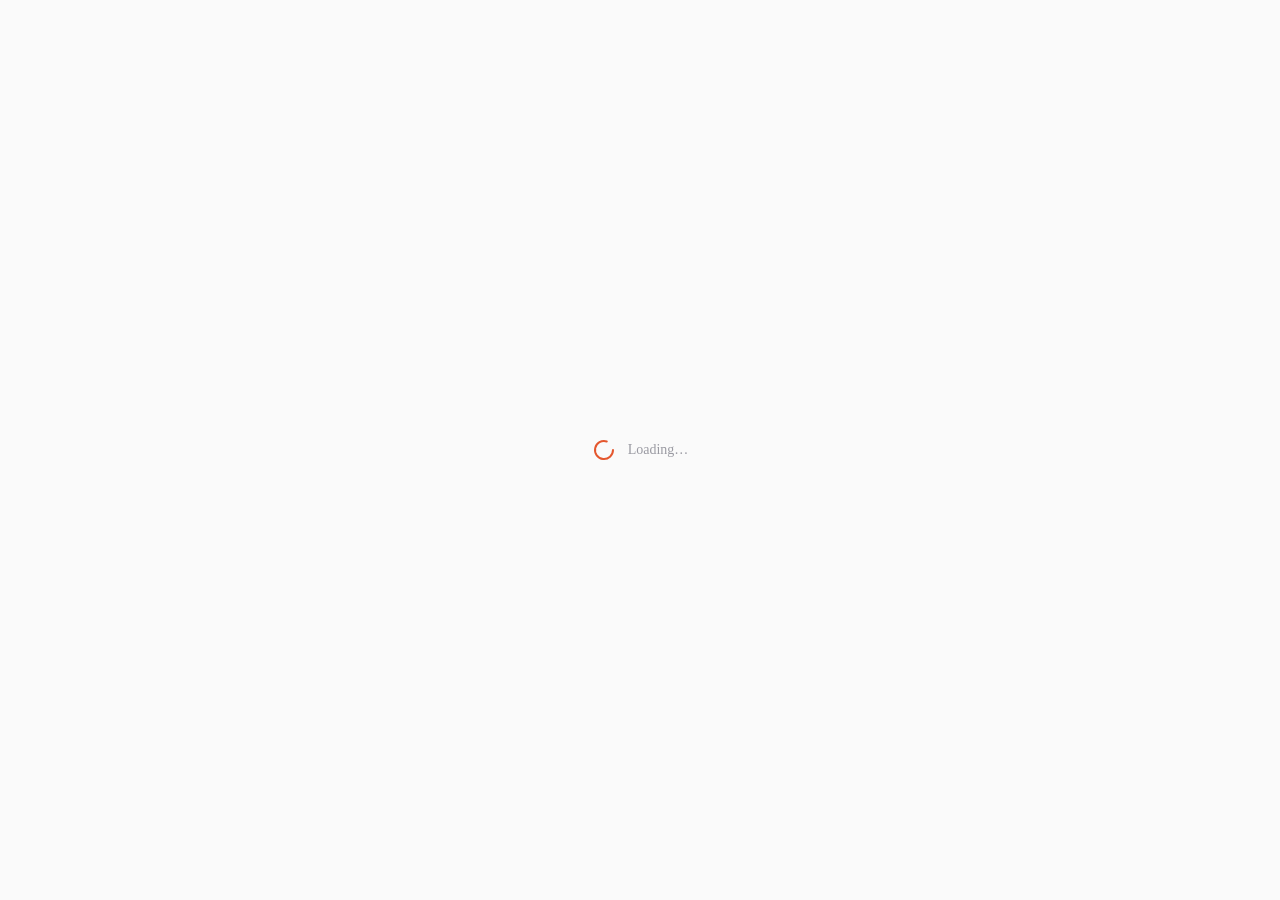
==== commit af174e6f: "deploy: 90s retro start screens and B&W pixel flame icon" ====
--- a/burner-bridge/index.html
+++ b/burner-bridge/index.html
@@ -1 +1 @@
-<!DOCTYPE html><!--XALaJ1MVxGUUYnxGjUCYS--><html lang="en" class="__className_7c3ed1 __variable_6de3f7"><head><meta charSet="utf-8"/><meta name="viewport" content="width=device-width, initial-scale=1, viewport-fit=cover"/><link rel="preload" href="/burner-bridge/_next/static/media/0b78ff376f6b9734-s.p.woff2" as="font" crossorigin="" type="font/woff2"/><link rel="preload" href="/burner-bridge/_next/static/media/723e11e5093b8e80.p.woff2" as="font" crossorigin="" type="font/woff2"/><link rel="stylesheet" href="/burner-bridge/_next/static/css/f0dfd2fe18dc9e7d.css" data-precedence="next"/><link rel="preload" as="script" fetchPriority="low" href="/burner-bridge/_next/static/chunks/webpack-44317fa3a46b9584.js"/><script src="/burner-bridge/_next/static/chunks/4bd1b696-c46ee66ba5acb74c.js" async=""></script><script src="/burner-bridge/_next/static/chunks/255-074a1a491b228d42.js" async=""></script><script src="/burner-bridge/_next/static/chunks/main-app-e57fb9687c921b60.js" async=""></script><script src="/burner-bridge/_next/static/chunks/619-1108b4c084a63a2d.js" async=""></script><script src="/burner-bridge/_next/static/chunks/app/not-found-c5d0c3dadcac4f0c.js" async=""></script><script src="/burner-bridge/_next/static/chunks/app/layout-9f010c3281b3aa06.js" async=""></script><script src="/burner-bridge/_next/static/chunks/119-a2003f21ebed3962.js" async=""></script><script src="/burner-bridge/_next/static/chunks/app/page-392a9d8ba5e6b0ba.js" async=""></script><meta name="next-size-adjust" content=""/><link rel="manifest" href="/burner-bridge/manifest.json"/><meta name="theme-color" content="#c0c0c0"/><meta name="apple-mobile-web-app-capable" content="yes"/><meta name="apple-mobile-web-app-status-bar-style" content="default"/><meta name="apple-mobile-web-app-title" content="BurnerSign"/><link rel="apple-touch-icon" href="/burner-bridge/icons/icon-180x180.png"/><link rel="apple-touch-icon" sizes="180x180" href="/burner-bridge/icons/icon-180x180.png"/><link rel="apple-touch-icon" sizes="152x152" href="/burner-bridge/icons/icon-152x152.png"/><link rel="apple-touch-icon" sizes="120x120" href="/burner-bridge/icons/icon-120x120.png"/><meta name="msapplication-TileColor" content="#c0c0c0"/><meta name="msapplication-config" content="/burner-bridge/browserconfig.xml"/><meta name="mobile-web-app-capable" content="yes"/><meta name="application-name" content="BurnerSign"/><meta name="msapplication-tooltip" content="BurnerSign"/><meta name="msapplication-starturl" content="/burner-bridge/"/><meta name="theme-color" content="#c0c0c0"/><title>BurnerSign</title><meta name="description" content="Hardware signing for your Burner card"/><link rel="manifest" href="/burner-bridge/manifest.json"/><meta name="mobile-web-app-capable" content="yes"/><meta name="apple-mobile-web-app-capable" content="yes"/><meta name="apple-mobile-web-app-status-bar-style" content="default"/><meta name="msapplication-TileColor" content="#c0c0c0"/><meta name="msapplication-config" content="/burner-bridge/browserconfig.xml"/><meta name="format-detection" content="telephone=no"/><meta name="mobile-web-app-capable" content="yes"/><meta name="apple-mobile-web-app-title" content="BurnerSign"/><meta name="apple-mobile-web-app-status-bar-style" content="default"/><link rel="icon" href="/burner-bridge/openburnerlogo.ico"/><script>try{var m=window.matchMedia("(prefers-color-scheme: dark)");var a=function(){document.documentElement.classList.toggle("dark",m.matches)};a();m.addEventListener("change",a)}catch(e){}</script><script src="/burner-bridge/_next/static/chunks/polyfills-42372ed130431b0a.js" noModule=""></script></head><body><div hidden=""><!--$--><!--/$--></div><main class="sw-screen min-h-screen flex items-center justify-center"><div class="flex items-center gap-3 text-[var(--sw-muted)]" role="status"><svg xmlns="http://www.w3.org/2000/svg" width="24" height="24" viewBox="0 0 24 24" fill="none" stroke="currentColor" stroke-width="2" stroke-linecap="round" stroke-linejoin="round" class="lucide lucide-loader-circle h-6 w-6 animate-spin text-[var(--sw-accent)]" aria-hidden="true"><path d="M21 12a9 9 0 1 1-6.219-8.56"></path></svg><span class="text-sm">Loading…</span></div></main><!--$--><!--/$--><script src="/burner-bridge/_next/static/chunks/webpack-44317fa3a46b9584.js" id="_R_" async=""></script><script>(self.__next_f=self.__next_f||[]).push([0])</script><script>self.__next_f.push([1,"1:\"$Sreact.fragment\"\n2:I[9766,[],\"\"]\n3:I[98924,[],\"\"]\n4:I[52619,[\"619\",\"static/chunks/619-1108b4c084a63a2d.js\",\"345\",\"static/chunks/app/not-found-c5d0c3dadcac4f0c.js\"],\"\"]\n5:I[37025,[\"177\",\"static/chunks/app/layout-9f010c3281b3aa06.js\"],\"Analytics\"]\n6:I[81959,[],\"ClientPageRoot\"]\n7:I[57600,[\"119\",\"static/chunks/119-a2003f21ebed3962.js\",\"974\",\"static/chunks/app/page-392a9d8ba5e6b0ba.js\"],\"default\"]\na:I[24431,[],\"OutletBoundary\"]\nc:I[15278,[],\"AsyncMetadataOutlet\"]\ne:I[24431,[],\"ViewportBoundary\"]\n10:I[24431,[],\"MetadataBoundary\"]\n11:\"$Sreact.suspense\"\n13:I[57150,[],\"\"]\n:HL[\"/burner-bridge/_next/static/media/0b78ff376f6b9734-s.p.woff2\",\"font\",{\"crossOrigin\":\"\",\"type\":\"font/woff2\"}]\n:HL[\"/burner-bridge/_next/static/media/723e11e5093b8e80.p.woff2\",\"font\",{\"crossOrigin\":\"\",\"type\":\"font/woff2\"}]\n:HL[\"/burner-bridge/_next/static/css/f0dfd2fe18dc9e7d.css\",\"style\"]\n"])</script><script>self.__next_f.push([1,"0:{\"P\":null,\"b\":\"XALaJ1MVxGUUYnxGjUCYS\",\"p\":\"/burner-bridge\",\"c\":[\"\",\"\"],\"i\":false,\"f\":[[[\"\",{\"children\":[\"__PAGE__\",{}]},\"$undefined\",\"$undefined\",true],[\"\",[\"$\",\"$1\",\"c\",{\"children\":[[[\"$\",\"link\",\"0\",{\"rel\":\"stylesheet\",\"href\":\"/burner-bridge/_next/static/css/f0dfd2fe18dc9e7d.css\",\"precedence\":\"next\",\"crossOrigin\":\"$undefined\",\"nonce\":\"$undefined\"}]],[\"$\",\"html\",null,{\"lang\":\"en\",\"className\":\"__className_7c3ed1 __variable_6de3f7\",\"suppressHydrationWarning\":true,\"children\":[[\"$\",\"head\",null,{\"children\":[[\"$\",\"script\",null,{\"dangerouslySetInnerHTML\":{\"__html\":\"try{var m=window.matchMedia(\\\"(prefers-color-scheme: dark)\\\");var a=function(){document.documentElement.classList.toggle(\\\"dark\\\",m.matches)};a();m.addEventListener(\\\"change\\\",a)}catch(e){}\"}}],[[\"$\",\"link\",null,{\"rel\":\"manifest\",\"href\":\"/burner-bridge/manifest.json\"}],[\"$\",\"meta\",null,{\"name\":\"theme-color\",\"content\":\"#c0c0c0\"}],[\"$\",\"meta\",null,{\"name\":\"apple-mobile-web-app-capable\",\"content\":\"yes\"}],[\"$\",\"meta\",null,{\"name\":\"apple-mobile-web-app-status-bar-style\",\"content\":\"default\"}],[\"$\",\"meta\",null,{\"name\":\"apple-mobile-web-app-title\",\"content\":\"BurnerSign\"}],[\"$\",\"link\",null,{\"rel\":\"apple-touch-icon\",\"href\":\"/burner-bridge/icons/icon-180x180.png\"}],[\"$\",\"link\",null,{\"rel\":\"apple-touch-icon\",\"sizes\":\"180x180\",\"href\":\"/burner-bridge/icons/icon-180x180.png\"}],[\"$\",\"link\",null,{\"rel\":\"apple-touch-icon\",\"sizes\":\"152x152\",\"href\":\"/burner-bridge/icons/icon-152x152.png\"}],[\"$\",\"link\",null,{\"rel\":\"apple-touch-icon\",\"sizes\":\"120x120\",\"href\":\"/burner-bridge/icons/icon-120x120.png\"}],[\"$\",\"meta\",null,{\"name\":\"msapplication-TileColor\",\"content\":\"#c0c0c0\"}],[\"$\",\"meta\",null,{\"name\":\"msapplication-config\",\"content\":\"/burner-bridge/browserconfig.xml\"}],[\"$\",\"meta\",null,{\"name\":\"mobile-web-app-capable\",\"content\":\"yes\"}],[\"$\",\"meta\",null,{\"name\":\"application-name\",\"content\":\"BurnerSign\"}],[\"$\",\"meta\",null,{\"name\":\"msapplication-tooltip\",\"content\":\"BurnerSign\"}],[\"$\",\"meta\",null,{\"name\":\"msapplication-starturl\",\"content\":\"/burner-bridge/\"}]]]}],[\"$\",\"body\",null,{\"children\":[[\"$\",\"$L2\",null,{\"parallelRouterKey\":\"children\",\"error\":\"$undefined\",\"errorStyles\":\"$undefined\",\"errorScripts\":\"$undefined\",\"template\":[\"$\",\"$L3\",null,{}],\"templateStyles\":\"$undefined\",\"templateScripts\":\"$undefined\",\"notFound\":[[\"$\",\"div\",null,{\"className\":\"sw-screen min-h-screen flex items-center justify-center\",\"children\":[\"$\",\"div\",null,{\"className\":\"text-center\",\"children\":[[\"$\",\"p\",null,{\"className\":\"sw-uplabel mb-3\",\"children\":\"Error 404\"}],[\"$\",\"h1\",null,{\"className\":\"text-6xl sw-display text-[var(--sw-ink)] mb-3\",\"children\":[[\"$\",\"span\",null,{\"className\":\"sw-accent\",\"children\":\"4\"}],\"0\",[\"$\",\"span\",null,{\"className\":\"sw-accent\",\"children\":\"4\"}]]}],[\"$\",\"p\",null,{\"className\":\"text-base text-[var(--sw-muted)] mb-8\",\"children\":\"Page not found\"}],[\"$\",\"$L4\",null,{\"href\":\"/\",\"className\":\"sw-btn-primary inline-flex items-center px-6 py-3 text-sm\",\"children\":\"Go home\"}]]}]}],[]],\"forbidden\":\"$undefined\",\"unauthorized\":\"$undefined\"}],[\"$\",\"$L5\",null,{}]]}]]}]]}],{\"children\":[\"__PAGE__\",[\"$\",\"$1\",\"c\",{\"children\":[[\"$\",\"$L6\",null,{\"Component\":\"$7\",\"searchParams\":{},\"params\":{},\"promises\":[\"$@8\",\"$@9\"]}],null,[\"$\",\"$La\",null,{\"children\":[\"$Lb\",[\"$\",\"$Lc\",null,{\"promise\":\"$@d\"}]]}]]}],{},null,false]},null,false],[\"$\",\"$1\",\"h\",{\"children\":[null,[[\"$\",\"$Le\",null,{\"children\":\"$Lf\"}],[\"$\",\"meta\",null,{\"name\":\"next-size-adjust\",\"content\":\"\"}]],[\"$\",\"$L10\",null,{\"children\":[\"$\",\"div\",null,{\"hidden\":true,\"children\":[\"$\",\"$11\",null,{\"fallback\":null,\"children\":\"$L12\"}]}]}]]}],false]],\"m\":\"$undefined\",\"G\":[\"$13\",[]],\"s\":false,\"S\":true}\n"])</script><script>self.__next_f.push([1,"8:{}\n9:\"$0:f:0:1:2:children:1:props:children:0:props:params\"\n"])</script><script>self.__next_f.push([1,"f:[[\"$\",\"meta\",\"0\",{\"charSet\":\"utf-8\"}],[\"$\",\"meta\",\"1\",{\"name\":\"viewport\",\"content\":\"width=device-width, initial-scale=1, viewport-fit=cover\"}],[\"$\",\"meta\",\"2\",{\"name\":\"theme-color\",\"content\":\"#c0c0c0\"}]]\nb:null\n"])</script><script>self.__next_f.push([1,"14:I[80622,[],\"IconMark\"]\n"])</script><script>self.__next_f.push([1,"d:{\"metadata\":[[\"$\",\"title\",\"0\",{\"children\":\"BurnerSign\"}],[\"$\",\"meta\",\"1\",{\"name\":\"description\",\"content\":\"Hardware signing for your Burner card\"}],[\"$\",\"link\",\"2\",{\"rel\":\"manifest\",\"href\":\"/burner-bridge/manifest.json\",\"crossOrigin\":\"$undefined\"}],[\"$\",\"meta\",\"3\",{\"name\":\"mobile-web-app-capable\",\"content\":\"yes\"}],[\"$\",\"meta\",\"4\",{\"name\":\"apple-mobile-web-app-capable\",\"content\":\"yes\"}],[\"$\",\"meta\",\"5\",{\"name\":\"apple-mobile-web-app-status-bar-style\",\"content\":\"default\"}],[\"$\",\"meta\",\"6\",{\"name\":\"msapplication-TileColor\",\"content\":\"#c0c0c0\"}],[\"$\",\"meta\",\"7\",{\"name\":\"msapplication-config\",\"content\":\"/burner-bridge/browserconfig.xml\"}],[\"$\",\"meta\",\"8\",{\"name\":\"format-detection\",\"content\":\"telephone=no\"}],[\"$\",\"meta\",\"9\",{\"name\":\"mobile-web-app-capable\",\"content\":\"yes\"}],[\"$\",\"meta\",\"10\",{\"name\":\"apple-mobile-web-app-title\",\"content\":\"BurnerSign\"}],[\"$\",\"meta\",\"11\",{\"name\":\"apple-mobile-web-app-status-bar-style\",\"content\":\"default\"}],[\"$\",\"link\",\"12\",{\"rel\":\"icon\",\"href\":\"/burner-bridge/openburnerlogo.ico\"}],[\"$\",\"$L14\",\"13\",{}]],\"error\":null,\"digest\":\"$undefined\"}\n"])</script><script>self.__next_f.push([1,"12:\"$d:metadata\"\n"])</script></body></html>+<!DOCTYPE html><!--3eSU8ACFLq7N87WEaJJi_--><html lang="en" class="__className_7c3ed1 __variable_6de3f7"><head><meta charSet="utf-8"/><meta name="viewport" content="width=device-width, initial-scale=1, viewport-fit=cover"/><link rel="preload" href="/burner-bridge/_next/static/media/0b78ff376f6b9734-s.p.woff2" as="font" crossorigin="" type="font/woff2"/><link rel="preload" href="/burner-bridge/_next/static/media/723e11e5093b8e80.p.woff2" as="font" crossorigin="" type="font/woff2"/><link rel="stylesheet" href="/burner-bridge/_next/static/css/639d033d868b02bb.css" data-precedence="next"/><link rel="preload" as="script" fetchPriority="low" href="/burner-bridge/_next/static/chunks/webpack-e03cb478a5e389d3.js"/><script src="/burner-bridge/_next/static/chunks/4bd1b696-c46ee66ba5acb74c.js" async=""></script><script src="/burner-bridge/_next/static/chunks/255-074a1a491b228d42.js" async=""></script><script src="/burner-bridge/_next/static/chunks/main-app-e57fb9687c921b60.js" async=""></script><script src="/burner-bridge/_next/static/chunks/619-f072ac750404f9da.js" async=""></script><script src="/burner-bridge/_next/static/chunks/app/not-found-3754e42e9a589609.js" async=""></script><script src="/burner-bridge/_next/static/chunks/app/layout-9f010c3281b3aa06.js" async=""></script><script src="/burner-bridge/_next/static/chunks/119-a2003f21ebed3962.js" async=""></script><script src="/burner-bridge/_next/static/chunks/app/page-eb8e117a69badfff.js" async=""></script><meta name="next-size-adjust" content=""/><link rel="manifest" href="/burner-bridge/manifest.json"/><meta name="theme-color" content="#ffffff"/><meta name="apple-mobile-web-app-capable" content="yes"/><meta name="apple-mobile-web-app-status-bar-style" content="default"/><meta name="apple-mobile-web-app-title" content="BurnerSign"/><link rel="apple-touch-icon" href="/burner-bridge/icons/icon-180x180.png"/><link rel="apple-touch-icon" sizes="180x180" href="/burner-bridge/icons/icon-180x180.png"/><link rel="apple-touch-icon" sizes="152x152" href="/burner-bridge/icons/icon-152x152.png"/><link rel="apple-touch-icon" sizes="120x120" href="/burner-bridge/icons/icon-120x120.png"/><meta name="msapplication-TileColor" content="#ffffff"/><meta name="msapplication-config" content="/burner-bridge/browserconfig.xml"/><meta name="mobile-web-app-capable" content="yes"/><meta name="application-name" content="BurnerSign"/><meta name="msapplication-tooltip" content="BurnerSign"/><meta name="msapplication-starturl" content="/burner-bridge/"/><meta name="theme-color" content="#ffffff"/><title>BurnerSign</title><meta name="description" content="Hardware signing for your Burner card"/><link rel="manifest" href="/burner-bridge/manifest.json"/><meta name="mobile-web-app-capable" content="yes"/><meta name="apple-mobile-web-app-capable" content="yes"/><meta name="apple-mobile-web-app-status-bar-style" content="default"/><meta name="msapplication-TileColor" content="#ffffff"/><meta name="msapplication-config" content="/burner-bridge/browserconfig.xml"/><meta name="format-detection" content="telephone=no"/><meta name="mobile-web-app-capable" content="yes"/><meta name="apple-mobile-web-app-title" content="BurnerSign"/><meta name="apple-mobile-web-app-status-bar-style" content="default"/><link rel="icon" href="/burner-bridge/openburnerlogo.ico"/><script>try{var m=window.matchMedia("(prefers-color-scheme: dark)");var a=function(){document.documentElement.classList.toggle("dark",m.matches)};a();m.addEventListener("change",a)}catch(e){}</script><script src="/burner-bridge/_next/static/chunks/polyfills-42372ed130431b0a.js" noModule=""></script></head><body><div hidden=""><!--$--><!--/$--></div><main class="sw-screen retro min-h-screen flex items-center justify-center"><div class="flex items-center gap-3 text-[var(--sw-muted)]" role="status"><svg xmlns="http://www.w3.org/2000/svg" width="24" height="24" viewBox="0 0 24 24" fill="none" stroke="currentColor" stroke-width="2" stroke-linecap="round" stroke-linejoin="round" class="lucide lucide-loader-circle h-6 w-6 animate-spin text-[var(--sw-accent)]" aria-hidden="true"><path d="M21 12a9 9 0 1 1-6.219-8.56"></path></svg><span class="text-sm">Loading…</span></div></main><!--$--><!--/$--><script src="/burner-bridge/_next/static/chunks/webpack-e03cb478a5e389d3.js" id="_R_" async=""></script><script>(self.__next_f=self.__next_f||[]).push([0])</script><script>self.__next_f.push([1,"1:\"$Sreact.fragment\"\n2:I[9766,[],\"\"]\n3:I[98924,[],\"\"]\n4:I[52619,[\"619\",\"static/chunks/619-f072ac750404f9da.js\",\"345\",\"static/chunks/app/not-found-3754e42e9a589609.js\"],\"\"]\n5:I[37025,[\"177\",\"static/chunks/app/layout-9f010c3281b3aa06.js\"],\"Analytics\"]\n6:I[81959,[],\"ClientPageRoot\"]\n7:I[57600,[\"119\",\"static/chunks/119-a2003f21ebed3962.js\",\"974\",\"static/chunks/app/page-eb8e117a69badfff.js\"],\"default\"]\na:I[24431,[],\"OutletBoundary\"]\nc:I[15278,[],\"AsyncMetadataOutlet\"]\ne:I[24431,[],\"ViewportBoundary\"]\n10:I[24431,[],\"MetadataBoundary\"]\n11:\"$Sreact.suspense\"\n13:I[57150,[],\"\"]\n:HL[\"/burner-bridge/_next/static/media/0b78ff376f6b9734-s.p.woff2\",\"font\",{\"crossOrigin\":\"\",\"type\":\"font/woff2\"}]\n:HL[\"/burner-bridge/_next/static/media/723e11e5093b8e80.p.woff2\",\"font\",{\"crossOrigin\":\"\",\"type\":\"font/woff2\"}]\n:HL[\"/burner-bridge/_next/static/css/639d033d868b02bb.css\",\"style\"]\n"])</script><script>self.__next_f.push([1,"0:{\"P\":null,\"b\":\"3eSU8ACFLq7N87WEaJJi_\",\"p\":\"/burner-bridge\",\"c\":[\"\",\"\"],\"i\":false,\"f\":[[[\"\",{\"children\":[\"__PAGE__\",{}]},\"$undefined\",\"$undefined\",true],[\"\",[\"$\",\"$1\",\"c\",{\"children\":[[[\"$\",\"link\",\"0\",{\"rel\":\"stylesheet\",\"href\":\"/burner-bridge/_next/static/css/639d033d868b02bb.css\",\"precedence\":\"next\",\"crossOrigin\":\"$undefined\",\"nonce\":\"$undefined\"}]],[\"$\",\"html\",null,{\"lang\":\"en\",\"className\":\"__className_7c3ed1 __variable_6de3f7\",\"suppressHydrationWarning\":true,\"children\":[[\"$\",\"head\",null,{\"children\":[[\"$\",\"script\",null,{\"dangerouslySetInnerHTML\":{\"__html\":\"try{var m=window.matchMedia(\\\"(prefers-color-scheme: dark)\\\");var a=function(){document.documentElement.classList.toggle(\\\"dark\\\",m.matches)};a();m.addEventListener(\\\"change\\\",a)}catch(e){}\"}}],[[\"$\",\"link\",null,{\"rel\":\"manifest\",\"href\":\"/burner-bridge/manifest.json\"}],[\"$\",\"meta\",null,{\"name\":\"theme-color\",\"content\":\"#ffffff\"}],[\"$\",\"meta\",null,{\"name\":\"apple-mobile-web-app-capable\",\"content\":\"yes\"}],[\"$\",\"meta\",null,{\"name\":\"apple-mobile-web-app-status-bar-style\",\"content\":\"default\"}],[\"$\",\"meta\",null,{\"name\":\"apple-mobile-web-app-title\",\"content\":\"BurnerSign\"}],[\"$\",\"link\",null,{\"rel\":\"apple-touch-icon\",\"href\":\"/burner-bridge/icons/icon-180x180.png\"}],[\"$\",\"link\",null,{\"rel\":\"apple-touch-icon\",\"sizes\":\"180x180\",\"href\":\"/burner-bridge/icons/icon-180x180.png\"}],[\"$\",\"link\",null,{\"rel\":\"apple-touch-icon\",\"sizes\":\"152x152\",\"href\":\"/burner-bridge/icons/icon-152x152.png\"}],[\"$\",\"link\",null,{\"rel\":\"apple-touch-icon\",\"sizes\":\"120x120\",\"href\":\"/burner-bridge/icons/icon-120x120.png\"}],[\"$\",\"meta\",null,{\"name\":\"msapplication-TileColor\",\"content\":\"#ffffff\"}],[\"$\",\"meta\",null,{\"name\":\"msapplication-config\",\"content\":\"/burner-bridge/browserconfig.xml\"}],[\"$\",\"meta\",null,{\"name\":\"mobile-web-app-capable\",\"content\":\"yes\"}],[\"$\",\"meta\",null,{\"name\":\"application-name\",\"content\":\"BurnerSign\"}],[\"$\",\"meta\",null,{\"name\":\"msapplication-tooltip\",\"content\":\"BurnerSign\"}],[\"$\",\"meta\",null,{\"name\":\"msapplication-starturl\",\"content\":\"/burner-bridge/\"}]]]}],[\"$\",\"body\",null,{\"children\":[[\"$\",\"$L2\",null,{\"parallelRouterKey\":\"children\",\"error\":\"$undefined\",\"errorStyles\":\"$undefined\",\"errorScripts\":\"$undefined\",\"template\":[\"$\",\"$L3\",null,{}],\"templateStyles\":\"$undefined\",\"templateScripts\":\"$undefined\",\"notFound\":[[\"$\",\"div\",null,{\"className\":\"sw-screen min-h-screen flex items-center justify-center\",\"children\":[\"$\",\"div\",null,{\"className\":\"text-center\",\"children\":[[\"$\",\"p\",null,{\"className\":\"sw-uplabel mb-3\",\"children\":\"Error 404\"}],[\"$\",\"h1\",null,{\"className\":\"text-6xl sw-display text-[var(--sw-ink)] mb-3\",\"children\":[[\"$\",\"span\",null,{\"className\":\"sw-accent\",\"children\":\"4\"}],\"0\",[\"$\",\"span\",null,{\"className\":\"sw-accent\",\"children\":\"4\"}]]}],[\"$\",\"p\",null,{\"className\":\"text-base text-[var(--sw-muted)] mb-8\",\"children\":\"Page not found\"}],[\"$\",\"$L4\",null,{\"href\":\"/\",\"className\":\"sw-btn-primary inline-flex items-center px-6 py-3 text-sm\",\"children\":\"Go home\"}]]}]}],[]],\"forbidden\":\"$undefined\",\"unauthorized\":\"$undefined\"}],[\"$\",\"$L5\",null,{}]]}]]}]]}],{\"children\":[\"__PAGE__\",[\"$\",\"$1\",\"c\",{\"children\":[[\"$\",\"$L6\",null,{\"Component\":\"$7\",\"searchParams\":{},\"params\":{},\"promises\":[\"$@8\",\"$@9\"]}],null,[\"$\",\"$La\",null,{\"children\":[\"$Lb\",[\"$\",\"$Lc\",null,{\"promise\":\"$@d\"}]]}]]}],{},null,false]},null,false],[\"$\",\"$1\",\"h\",{\"children\":[null,[[\"$\",\"$Le\",null,{\"children\":\"$Lf\"}],[\"$\",\"meta\",null,{\"name\":\"next-size-adjust\",\"content\":\"\"}]],[\"$\",\"$L10\",null,{\"children\":[\"$\",\"div\",null,{\"hidden\":true,\"children\":[\"$\",\"$11\",null,{\"fallback\":null,\"children\":\"$L12\"}]}]}]]}],false]],\"m\":\"$undefined\",\"G\":[\"$13\",[]],\"s\":false,\"S\":true}\n"])</script><script>self.__next_f.push([1,"8:{}\n9:\"$0:f:0:1:2:children:1:props:children:0:props:params\"\n"])</script><script>self.__next_f.push([1,"f:[[\"$\",\"meta\",\"0\",{\"charSet\":\"utf-8\"}],[\"$\",\"meta\",\"1\",{\"name\":\"viewport\",\"content\":\"width=device-width, initial-scale=1, viewport-fit=cover\"}],[\"$\",\"meta\",\"2\",{\"name\":\"theme-color\",\"content\":\"#ffffff\"}]]\nb:null\n"])</script><script>self.__next_f.push([1,"14:I[80622,[],\"IconMark\"]\n"])</script><script>self.__next_f.push([1,"d:{\"metadata\":[[\"$\",\"title\",\"0\",{\"children\":\"BurnerSign\"}],[\"$\",\"meta\",\"1\",{\"name\":\"description\",\"content\":\"Hardware signing for your Burner card\"}],[\"$\",\"link\",\"2\",{\"rel\":\"manifest\",\"href\":\"/burner-bridge/manifest.json\",\"crossOrigin\":\"$undefined\"}],[\"$\",\"meta\",\"3\",{\"name\":\"mobile-web-app-capable\",\"content\":\"yes\"}],[\"$\",\"meta\",\"4\",{\"name\":\"apple-mobile-web-app-capable\",\"content\":\"yes\"}],[\"$\",\"meta\",\"5\",{\"name\":\"apple-mobile-web-app-status-bar-style\",\"content\":\"default\"}],[\"$\",\"meta\",\"6\",{\"name\":\"msapplication-TileColor\",\"content\":\"#ffffff\"}],[\"$\",\"meta\",\"7\",{\"name\":\"msapplication-config\",\"content\":\"/burner-bridge/browserconfig.xml\"}],[\"$\",\"meta\",\"8\",{\"name\":\"format-detection\",\"content\":\"telephone=no\"}],[\"$\",\"meta\",\"9\",{\"name\":\"mobile-web-app-capable\",\"content\":\"yes\"}],[\"$\",\"meta\",\"10\",{\"name\":\"apple-mobile-web-app-title\",\"content\":\"BurnerSign\"}],[\"$\",\"meta\",\"11\",{\"name\":\"apple-mobile-web-app-status-bar-style\",\"content\":\"default\"}],[\"$\",\"link\",\"12\",{\"rel\":\"icon\",\"href\":\"/burner-bridge/openburnerlogo.ico\"}],[\"$\",\"$L14\",\"13\",{}]],\"error\":null,\"digest\":\"$undefined\"}\n"])</script><script>self.__next_f.push([1,"12:\"$d:metadata\"\n"])</script></body></html>
--- a/burner-bridge/_next/static/css/639d033d868b02bb.css
+++ b/burner-bridge/_next/static/css/639d033d868b02bb.css
@@ -0,0 +1,3 @@
+@font-face{font-family:GeistSans;src:url(/burner-bridge/_next/static/media/0b78ff376f6b9734-s.p.woff2) format("woff2");font-display:swap;font-weight:100 900}@font-face{font-family:GeistSans Fallback;src:local("Arial");ascent-override:94.56%;descent-override:27.76%;line-gap-override:0.00%;size-adjust:106.28%}.__className_7c3ed1{font-family:GeistSans,GeistSans Fallback}.__variable_7c3ed1{--font-geist-sans:"GeistSans","GeistSans Fallback"}@font-face{font-family:GeistMono;src:url(/burner-bridge/_next/static/media/723e11e5093b8e80.p.woff2) format("woff2");font-display:swap;font-weight:100 900}.__className_6de3f7{font-family:GeistMono,ui-monospace,SFMono-Regular,Roboto Mono,Menlo,Monaco,Liberation Mono,DejaVu Sans Mono,Courier New,monospace}.__variable_6de3f7{--font-geist-mono:"GeistMono",ui-monospace,SFMono-Regular,Roboto Mono,Menlo,Monaco,Liberation Mono,DejaVu Sans Mono,Courier New,monospace}*,:after,:before{--tw-border-spacing-x:0;--tw-border-spacing-y:0;--tw-translate-x:0;--tw-translate-y:0;--tw-rotate:0;--tw-skew-x:0;--tw-skew-y:0;--tw-scale-x:1;--tw-scale-y:1;--tw-pan-x: ;--tw-pan-y: ;--tw-pinch-zoom: ;--tw-scroll-snap-strictness:proximity;--tw-gradient-from-position: ;--tw-gradient-via-position: ;--tw-gradient-to-position: ;--tw-ordinal: ;--tw-slashed-zero: ;--tw-numeric-figure: ;--tw-numeric-spacing: ;--tw-numeric-fraction: ;--tw-ring-inset: ;--tw-ring-offset-width:0px;--tw-ring-offset-color:#fff;--tw-ring-color:rgb(59 130 246/0.5);--tw-ring-offset-shadow:0 0 #0000;--tw-ring-shadow:0 0 #0000;--tw-shadow:0 0 #0000;--tw-shadow-colored:0 0 #0000;--tw-blur: ;--tw-brightness: ;--tw-contrast: ;--tw-grayscale: ;--tw-hue-rotate: ;--tw-invert: ;--tw-saturate: ;--tw-sepia: ;--tw-drop-shadow: ;--tw-backdrop-blur: ;--tw-backdrop-brightness: ;--tw-backdrop-contrast: ;--tw-backdrop-grayscale: ;--tw-backdrop-hue-rotate: ;--tw-backdrop-invert: ;--tw-backdrop-opacity: ;--tw-backdrop-saturate: ;--tw-backdrop-sepia: ;--tw-contain-size: ;--tw-contain-layout: ;--tw-contain-paint: ;--tw-contain-style: }::backdrop{--tw-border-spacing-x:0;--tw-border-spacing-y:0;--tw-translate-x:0;--tw-translate-y:0;--tw-rotate:0;--tw-skew-x:0;--tw-skew-y:0;--tw-scale-x:1;--tw-scale-y:1;--tw-pan-x: ;--tw-pan-y: ;--tw-pinch-zoom: ;--tw-scroll-snap-strictness:proximity;--tw-gradient-from-position: ;--tw-gradient-via-position: ;--tw-gradient-to-position: ;--tw-ordinal: ;--tw-slashed-zero: ;--tw-numeric-figure: ;--tw-numeric-spacing: ;--tw-numeric-fraction: ;--tw-ring-inset: ;--tw-ring-offset-width:0px;--tw-ring-offset-color:#fff;--tw-ring-color:rgb(59 130 246/0.5);--tw-ring-offset-shadow:0 0 #0000;--tw-ring-shadow:0 0 #0000;--tw-shadow:0 0 #0000;--tw-shadow-colored:0 0 #0000;--tw-blur: ;--tw-brightness: ;--tw-contrast: ;--tw-grayscale: ;--tw-hue-rotate: ;--tw-invert: ;--tw-saturate: ;--tw-sepia: ;--tw-drop-shadow: ;--tw-backdrop-blur: ;--tw-backdrop-brightness: ;--tw-backdrop-contrast: ;--tw-backdrop-grayscale: ;--tw-backdrop-hue-rotate: ;--tw-backdrop-invert: ;--tw-backdrop-opacity: ;--tw-backdrop-saturate: ;--tw-backdrop-sepia: ;--tw-contain-size: ;--tw-contain-layout: ;--tw-contain-paint: ;--tw-contain-style: }/*
+! tailwindcss v3.4.19 | MIT License | https://tailwindcss.com
+*/*,:after,:before{box-sizing:border-box;border:0 solid #e5e7eb}:after,:before{--tw-content:""}:host,html{line-height:1.5;-webkit-text-size-adjust:100%;-moz-tab-size:4;-o-tab-size:4;tab-size:4;font-family:ui-sans-serif,system-ui,sans-serif,Apple Color Emoji,Segoe UI Emoji,Segoe UI Symbol,Noto Color Emoji;font-feature-settings:normal;font-variation-settings:normal;-webkit-tap-highlight-color:transparent}body{margin:0;line-height:inherit}hr{height:0;color:inherit;border-top-width:1px}abbr:where([title]){-webkit-text-decoration:underline dotted;text-decoration:underline dotted}h1,h2,h3,h4,h5,h6{font-size:inherit;font-weight:inherit}a{color:inherit;text-decoration:inherit}b,strong{font-weight:bolder}code,kbd,pre,samp{font-family:ui-monospace,SFMono-Regular,Menlo,Monaco,Consolas,Liberation Mono,Courier New,monospace;font-feature-settings:normal;font-variation-settings:normal;font-size:1em}small{font-size:80%}sub,sup{font-size:75%;line-height:0;position:relative;vertical-align:baseline}sub{bottom:-.25em}sup{top:-.5em}table{text-indent:0;border-color:inherit;border-collapse:collapse}button,input,optgroup,select,textarea{font-family:inherit;font-feature-settings:inherit;font-variation-settings:inherit;font-size:100%;font-weight:inherit;line-height:inherit;letter-spacing:inherit;color:inherit;margin:0;padding:0}button,select{text-transform:none}button,input:where([type=button]),input:where([type=reset]),input:where([type=submit]){-webkit-appearance:button;background-color:transparent;background-image:none}:-moz-focusring{outline:auto}:-moz-ui-invalid{box-shadow:none}progress{vertical-align:baseline}::-webkit-inner-spin-button,::-webkit-outer-spin-button{height:auto}[type=search]{-webkit-appearance:textfield;outline-offset:-2px}::-webkit-search-decoration{-webkit-appearance:none}::-webkit-file-upload-button{-webkit-appearance:button;font:inherit}summary{display:list-item}blockquote,dd,dl,figure,h1,h2,h3,h4,h5,h6,hr,p,pre{margin:0}fieldset{margin:0}fieldset,legend{padding:0}menu,ol,ul{list-style:none;margin:0;padding:0}dialog{padding:0}textarea{resize:vertical}input::-moz-placeholder,textarea::-moz-placeholder{opacity:1;color:#9ca3af}input::placeholder,textarea::placeholder{opacity:1;color:#9ca3af}[role=button],button{cursor:pointer}:disabled{cursor:default}audio,canvas,embed,iframe,img,object,svg,video{display:block;vertical-align:middle}img,video{max-width:100%;height:auto}[hidden]:where(:not([hidden=until-found])){display:none}.pointer-events-none{pointer-events:none}.pointer-events-auto{pointer-events:auto}.visible{visibility:visible}.static{position:static}.fixed{position:fixed}.absolute{position:absolute}.relative{position:relative}.sticky{position:sticky}.inset-0{inset:0}.inset-8{inset:2rem}.-top-1{top:-.25rem}.left-0{left:0}.left-0\.5{left:.125rem}.left-1\/2{left:50%}.left-3{left:.75rem}.left-4{left:1rem}.right-1\.5{right:.375rem}.right-4{right:1rem}.top-0{top:0}.top-0\.5{top:.125rem}.top-1\.5{top:.375rem}.top-1\/2{top:50%}.top-4{top:1rem}.top-\[max\(1rem\2c env\(safe-area-inset-top\)\)\]{top:max(1rem,env(safe-area-inset-top))}.top-full{top:100%}.z-10{z-index:10}.z-30{z-index:30}.z-50{z-index:50}.z-\[1000\]{z-index:1000}.z-\[2000\]{z-index:2000}.-my-1{margin-top:-.25rem;margin-bottom:-.25rem}.mx-2{margin-left:.5rem;margin-right:.5rem}.mx-4{margin-left:1rem;margin-right:1rem}.mx-auto{margin-left:auto;margin-right:auto}.-ml-1{margin-left:-.25rem}.mb-0\.5{margin-bottom:.125rem}.mb-1{margin-bottom:.25rem}.mb-1\.5{margin-bottom:.375rem}.mb-2{margin-bottom:.5rem}.mb-3{margin-bottom:.75rem}.mb-4{margin-bottom:1rem}.mb-5{margin-bottom:1.25rem}.mb-6{margin-bottom:1.5rem}.mb-8{margin-bottom:2rem}.ml-2{margin-left:.5rem}.mr-3{margin-right:.75rem}.mt-0\.5{margin-top:.125rem}.mt-1{margin-top:.25rem}.mt-1\.5{margin-top:.375rem}.mt-2{margin-top:.5rem}.mt-2\.5{margin-top:.625rem}.mt-3{margin-top:.75rem}.mt-4{margin-top:1rem}.mt-5{margin-top:1.25rem}.mt-6{margin-top:1.5rem}.block{display:block}.inline-block{display:inline-block}.inline{display:inline}.flex{display:flex}.inline-flex{display:inline-flex}.grid{display:grid}.hidden{display:none}.aspect-square{aspect-ratio:1/1}.h-1\.5{height:.375rem}.h-10{height:2.5rem}.h-12{height:3rem}.h-14{height:3.5rem}.h-2{height:.5rem}.h-2\.5{height:.625rem}.h-3{height:.75rem}.h-3\.5{height:.875rem}.h-4{height:1rem}.h-5{height:1.25rem}.h-6{height:1.5rem}.h-60{height:15rem}.h-7{height:1.75rem}.h-8{height:2rem}.h-9{height:2.25rem}.h-full{height:100%}.max-h-40{max-height:10rem}.max-h-\[85dvh\]{max-height:85dvh}.max-h-\[90dvh\]{max-height:90dvh}.min-h-0{min-height:0}.min-h-\[1\.5rem\]{min-height:1.5rem}.min-h-\[60vh\]{min-height:60vh}.min-h-screen{min-height:100vh}.w-1\.5{width:.375rem}.w-10{width:2.5rem}.w-11{width:2.75rem}.w-12{width:3rem}.w-14{width:3.5rem}.w-16{width:4rem}.w-2{width:.5rem}.w-20{width:5rem}.w-28{width:7rem}.w-3{width:.75rem}.w-3\.5{width:.875rem}.w-4{width:1rem}.w-5{width:1.25rem}.w-56{width:14rem}.w-6{width:1.5rem}.w-60{width:15rem}.w-7{width:1.75rem}.w-8{width:2rem}.w-9{width:2.25rem}.w-full{width:100%}.min-w-0{min-width:0}.min-w-\[220px\]{min-width:220px}.max-w-2xl{max-width:42rem}.max-w-\[15rem\]{max-width:15rem}.max-w-\[min\(92vw\2c 380px\)\]{max-width:min(92vw,380px)}.max-w-full{max-width:100%}.max-w-lg{max-width:32rem}.max-w-md{max-width:28rem}.max-w-sm{max-width:24rem}.max-w-xs{max-width:20rem}.flex-1{flex:1 1 0%}.flex-auto{flex:1 1 auto}.flex-shrink-0{flex-shrink:0}.-translate-x-1\/2{--tw-translate-x:-50%}.-translate-x-1\/2,.-translate-y-1\/2{transform:translate(var(--tw-translate-x),var(--tw-translate-y)) rotate(var(--tw-rotate)) skewX(var(--tw-skew-x)) skewY(var(--tw-skew-y)) scaleX(var(--tw-scale-x)) scaleY(var(--tw-scale-y))}.-translate-y-1\/2{--tw-translate-y:-50%}.translate-x-4{--tw-translate-x:1rem}.rotate-180,.translate-x-4{transform:translate(var(--tw-translate-x),var(--tw-translate-y)) rotate(var(--tw-rotate)) skewX(var(--tw-skew-x)) skewY(var(--tw-skew-y)) scaleX(var(--tw-scale-x)) scaleY(var(--tw-scale-y))}.rotate-180{--tw-rotate:180deg}.rotate-45{--tw-rotate:45deg}.rotate-45,.transform{transform:translate(var(--tw-translate-x),var(--tw-translate-y)) rotate(var(--tw-rotate)) skewX(var(--tw-skew-x)) skewY(var(--tw-skew-y)) scaleX(var(--tw-scale-x)) scaleY(var(--tw-scale-y))}@keyframes pulse{50%{opacity:.5}}.animate-pulse{animation:pulse 2s cubic-bezier(.4,0,.6,1) infinite}@keyframes spin{to{transform:rotate(1turn)}}.animate-spin{animation:spin 1s linear infinite}.cursor-not-allowed{cursor:not-allowed}.cursor-pointer{cursor:pointer}.resize-none{resize:none}.resize{resize:both}.grid-cols-2{grid-template-columns:repeat(2,minmax(0,1fr))}.grid-cols-3{grid-template-columns:repeat(3,minmax(0,1fr))}.flex-col{flex-direction:column}.flex-wrap{flex-wrap:wrap}.items-start{align-items:flex-start}.items-end{align-items:flex-end}.items-center{align-items:center}.justify-center{justify-content:center}.justify-between{justify-content:space-between}.gap-1{gap:.25rem}.gap-1\.5{gap:.375rem}.gap-2{gap:.5rem}.gap-2\.5{gap:.625rem}.gap-3{gap:.75rem}.gap-4{gap:1rem}.gap-6{gap:1.5rem}.space-y-1\.5>:not([hidden])~:not([hidden]){--tw-space-y-reverse:0;margin-top:calc(.375rem * calc(1 - var(--tw-space-y-reverse)));margin-bottom:calc(.375rem * var(--tw-space-y-reverse))}.space-y-2>:not([hidden])~:not([hidden]){--tw-space-y-reverse:0;margin-top:calc(.5rem * calc(1 - var(--tw-space-y-reverse)));margin-bottom:calc(.5rem * var(--tw-space-y-reverse))}.space-y-3>:not([hidden])~:not([hidden]){--tw-space-y-reverse:0;margin-top:calc(.75rem * calc(1 - var(--tw-space-y-reverse)));margin-bottom:calc(.75rem * var(--tw-space-y-reverse))}.space-y-4>:not([hidden])~:not([hidden]){--tw-space-y-reverse:0;margin-top:calc(1rem * calc(1 - var(--tw-space-y-reverse)));margin-bottom:calc(1rem * var(--tw-space-y-reverse))}.space-y-5>:not([hidden])~:not([hidden]){--tw-space-y-reverse:0;margin-top:calc(1.25rem * calc(1 - var(--tw-space-y-reverse)));margin-bottom:calc(1.25rem * var(--tw-space-y-reverse))}.space-y-6>:not([hidden])~:not([hidden]){--tw-space-y-reverse:0;margin-top:calc(1.5rem * calc(1 - var(--tw-space-y-reverse)));margin-bottom:calc(1.5rem * var(--tw-space-y-reverse))}.justify-self-start{justify-self:start}.justify-self-end{justify-self:end}.justify-self-center{justify-self:center}.overflow-auto{overflow:auto}.overflow-hidden{overflow:hidden}.overflow-y-auto{overflow-y:auto}.overscroll-contain{overscroll-behavior:contain}.truncate{overflow:hidden;text-overflow:ellipsis}.truncate,.whitespace-nowrap{white-space:nowrap}.whitespace-pre-line{white-space:pre-line}.whitespace-pre-wrap{white-space:pre-wrap}.break-words{overflow-wrap:break-word}.break-all{word-break:break-all}.rounded{border-radius:.25rem}.rounded-\[3px\]{border-radius:3px}.rounded-full{border-radius:9999px}.rounded-lg{border-radius:.5rem}.rounded-md{border-radius:.375rem}.rounded-none{border-radius:0}.rounded-sm{border-radius:.125rem}.rounded-xl{border-radius:.75rem}.border{border-width:1px}.border-2{border-width:2px}.\!border-b-0{border-bottom-width:0!important}.border-b{border-bottom-width:1px}.border-b-2{border-bottom-width:2px}.border-l{border-left-width:1px}.border-t{border-top-width:1px}.border-\[var\(--r-shade\)\]{border-color:var(--r-shade)}.border-\[var\(--sw-accent\)\]{border-color:var(--sw-accent)}.border-\[var\(--sw-line\)\]{border-color:var(--sw-line)}.border-\[var\(--sw-line-soft\)\]{border-color:var(--sw-line-soft)}.border-white\/10{border-color:rgb(255 255 255/.1)}.border-white\/70{border-color:rgb(255 255 255/.7)}.bg-\[\#1a1a1d\]{--tw-bg-opacity:1;background-color:rgb(26 26 29/var(--tw-bg-opacity,1))}.bg-\[color-mix\(in_srgb\2c var\(--sw-down\)_8\%\2c transparent\)\]{background-color:color-mix(in srgb,var(--sw-down) 8%,transparent)}.bg-\[var\(--sw-accent\)\]{background-color:var(--sw-accent)}.bg-\[var\(--sw-down\)\]{background-color:var(--sw-down)}.bg-\[var\(--sw-ink\)\]{background-color:var(--sw-ink)}.bg-\[var\(--sw-line\)\]{background-color:var(--sw-line)}.bg-\[var\(--sw-line-soft\)\]{background-color:var(--sw-line-soft)}.bg-\[var\(--sw-surface\)\]{background-color:var(--sw-surface)}.bg-\[var\(--sw-up\)\]{background-color:var(--sw-up)}.bg-black{--tw-bg-opacity:1;background-color:rgb(0 0 0/var(--tw-bg-opacity,1))}.bg-black\/50{background-color:rgb(0 0 0/.5)}.bg-transparent{background-color:transparent}.bg-white{--tw-bg-opacity:1;background-color:rgb(255 255 255/var(--tw-bg-opacity,1))}.object-cover{-o-object-fit:cover;object-fit:cover}.p-1{padding:.25rem}.p-1\.5{padding:.375rem}.p-2{padding:.5rem}.p-3{padding:.75rem}.p-4{padding:1rem}.p-5{padding:1.25rem}.p-6{padding:1.5rem}.px-0{padding-left:0;padding-right:0}.px-1{padding-left:.25rem;padding-right:.25rem}.px-1\.5{padding-left:.375rem;padding-right:.375rem}.px-2{padding-left:.5rem;padding-right:.5rem}.px-2\.5{padding-left:.625rem;padding-right:.625rem}.px-3{padding-left:.75rem;padding-right:.75rem}.px-3\.5{padding-left:.875rem;padding-right:.875rem}.px-4{padding-left:1rem;padding-right:1rem}.px-5{padding-left:1.25rem;padding-right:1.25rem}.px-6{padding-left:1.5rem;padding-right:1.5rem}.px-8{padding-left:2rem;padding-right:2rem}.py-0\.5{padding-top:.125rem;padding-bottom:.125rem}.py-1{padding-top:.25rem;padding-bottom:.25rem}.py-1\.5{padding-top:.375rem;padding-bottom:.375rem}.py-10{padding-top:2.5rem;padding-bottom:2.5rem}.py-12{padding-top:3rem;padding-bottom:3rem}.py-16{padding-top:4rem;padding-bottom:4rem}.py-2{padding-top:.5rem;padding-bottom:.5rem}.py-2\.5{padding-top:.625rem;padding-bottom:.625rem}.py-3{padding-top:.75rem;padding-bottom:.75rem}.py-3\.5{padding-top:.875rem;padding-bottom:.875rem}.py-4{padding-top:1rem;padding-bottom:1rem}.py-5{padding-top:1.25rem;padding-bottom:1.25rem}.py-6{padding-top:1.5rem;padding-bottom:1.5rem}.\!pb-0{padding-bottom:0!important}.pb-2{padding-bottom:.5rem}.pb-3{padding-bottom:.75rem}.pb-4{padding-bottom:1rem}.pb-5{padding-bottom:1.25rem}.pb-6{padding-bottom:1.5rem}.pb-8{padding-bottom:2rem}.pb-\[max\(1rem\2c env\(safe-area-inset-bottom\)\)\]{padding-bottom:max(1rem,env(safe-area-inset-bottom))}.pl-10{padding-left:2.5rem}.pl-6{padding-left:1.5rem}.pr-2{padding-right:.5rem}.pr-3{padding-right:.75rem}.pt-1{padding-top:.25rem}.pt-10{padding-top:2.5rem}.pt-4{padding-top:1rem}.pt-5{padding-top:1.25rem}.pt-\[max\(0\.75rem\2c env\(safe-area-inset-top\)\)\]{padding-top:max(.75rem,env(safe-area-inset-top))}.text-left{text-align:left}.text-center{text-align:center}.text-right{text-align:right}.text-2xl{font-size:1.5rem;line-height:2rem}.text-3xl{font-size:1.875rem;line-height:2.25rem}.text-5xl{font-size:3rem;line-height:1}.text-6xl{font-size:3.75rem;line-height:1}.text-\[10px\]{font-size:10px}.text-\[11px\]{font-size:11px}.text-base{font-size:1rem;line-height:1.5rem}.text-lg{font-size:1.125rem;line-height:1.75rem}.text-sm{font-size:.875rem;line-height:1.25rem}.text-xl{font-size:1.25rem;line-height:1.75rem}.text-xs{font-size:.75rem;line-height:1rem}.font-bold{font-weight:700}.font-medium{font-weight:500}.font-normal{font-weight:400}.font-semibold{font-weight:600}.uppercase{text-transform:uppercase}.normal-case{text-transform:none}.tabular-nums{--tw-numeric-spacing:tabular-nums;font-variant-numeric:var(--tw-ordinal) var(--tw-slashed-zero) var(--tw-numeric-figure) var(--tw-numeric-spacing) var(--tw-numeric-fraction)}.leading-none{line-height:1}.leading-relaxed{line-height:1.625}.leading-tight{line-height:1.25}.tracking-\[0\.05em\]{letter-spacing:.05em}.tracking-normal{letter-spacing:0}.tracking-tight{letter-spacing:-.025em}.tracking-wide{letter-spacing:.025em}.text-\[var\(--sw-accent\)\]{color:var(--sw-accent)}.text-\[var\(--sw-down\)\]{color:var(--sw-down)}.text-\[var\(--sw-ink\)\]{color:var(--sw-ink)}.text-\[var\(--sw-ink-soft\)\]{color:var(--sw-ink-soft)}.text-\[var\(--sw-muted\)\]{color:var(--sw-muted)}.text-\[var\(--sw-paper\)\]{color:var(--sw-paper)}.text-\[var\(--sw-up\)\]{color:var(--sw-up)}.text-white{--tw-text-opacity:1;color:rgb(255 255 255/var(--tw-text-opacity,1))}.underline{text-decoration-line:underline}.placeholder-\[var\(--sw-muted\)\]::-moz-placeholder{color:var(--sw-muted)}.placeholder-\[var\(--sw-muted\)\]::placeholder{color:var(--sw-muted)}.accent-\[var\(--sw-accent\)\]{accent-color:var(--sw-accent)}.opacity-0{opacity:0}.opacity-20{opacity:.2}.opacity-25{opacity:.25}.opacity-50{opacity:.5}.opacity-60{opacity:.6}.opacity-75{opacity:.75}.shadow-lg{--tw-shadow:0 10px 15px -3px rgb(0 0 0/0.1),0 4px 6px -4px rgb(0 0 0/0.1);--tw-shadow-colored:0 10px 15px -3px var(--tw-shadow-color),0 4px 6px -4px var(--tw-shadow-color);box-shadow:var(--tw-ring-offset-shadow,0 0 #0000),var(--tw-ring-shadow,0 0 #0000),var(--tw-shadow)}.outline-none{outline:2px solid transparent;outline-offset:2px}.filter{filter:var(--tw-blur) var(--tw-brightness) var(--tw-contrast) var(--tw-grayscale) var(--tw-hue-rotate) var(--tw-invert) var(--tw-saturate) var(--tw-sepia) var(--tw-drop-shadow)}.transition-all{transition-property:all;transition-timing-function:cubic-bezier(.4,0,.2,1);transition-duration:.15s}.transition-colors{transition-property:color,background-color,border-color,text-decoration-color,fill,stroke;transition-timing-function:cubic-bezier(.4,0,.2,1);transition-duration:.15s}.transition-opacity{transition-property:opacity;transition-timing-function:cubic-bezier(.4,0,.2,1);transition-duration:.15s}.transition-transform{transition-property:transform;transition-timing-function:cubic-bezier(.4,0,.2,1)}.duration-150,.transition-transform{transition-duration:.15s}.duration-200{transition-duration:.2s}.duration-300{transition-duration:.3s}.balance-number{font-feature-settings:"tnum" 1,"lnum" 1;letter-spacing:-.01em}.token-opacity{opacity:.8}.toast-slide-in{animation:toastSlideIn .3s ease-out}.toast-slide-out{animation:toastSlideOut .3s ease-in}:root{--foreground:#111114;--background:#FAFAFA;--brand-orange:#E4572E;--sw-paper:#FAFAFA;--sw-surface:#FFFFFF;--sw-ink:#111114;--sw-ink-soft:#5B5B62;--sw-muted:#9A9AA2;--sw-line:rgba(17,17,20,0.14);--sw-line-soft:rgba(17,17,20,0.08);--sw-accent:#E4572E;--sw-accent-press:#C94A26;--sw-up:#1F9D57;--sw-down:#D8442B}.dark{--foreground:#F2F2F4;--background:#0E0E11;--sw-paper:#0E0E11;--sw-surface:#161619;--sw-ink:#F2F2F4;--sw-ink-soft:#A6A6AE;--sw-muted:#6C6C75;--sw-line:rgba(255,255,255,0.16);--sw-line-soft:rgba(255,255,255,0.08);--sw-accent:#FF6B35;--sw-accent-press:#E4572E;--sw-up:#34D27B;--sw-down:#FF6B57}body,html{margin:0;padding:0;width:100%;height:100%;overflow-x:hidden;position:relative;-webkit-text-size-adjust:100%;-moz-text-size-adjust:100%;text-size-adjust:100%}.modal-overlay{position:fixed;inset:0;height:100dvh;z-index:1000}body{color:var(--foreground);background:var(--background);-webkit-font-smoothing:antialiased;-moz-osx-font-smoothing:grayscale}.sw-screen{background:var(--sw-paper);color:var(--sw-ink)}.sw-surface{background:var(--sw-surface)}.sw-uplabel{font-weight:600;letter-spacing:.15em;color:var(--sw-muted)}.sw-seclabel,.sw-uplabel{font-size:.625rem;text-transform:uppercase}.sw-seclabel{font-weight:700;letter-spacing:.14em;color:var(--sw-ink);padding-bottom:.5rem;border-bottom:1px solid var(--sw-line)}.sw-rule{height:1px;background:var(--sw-line)}.sw-rule-soft{height:1px;background:var(--sw-line-soft)}.sw-divide>*+*{border-top:1px solid var(--sw-line-soft)}.sw-mono{font-family:var(--font-geist-mono,ui-monospace,"JetBrains Mono",monospace)}.sw-num{font-family:var(--font-geist-mono,ui-monospace,monospace);font-variant-numeric:tabular-nums;font-feature-settings:"tnum" 1;letter-spacing:-.01em}.sw-display{font-weight:800;letter-spacing:-.04em;font-variant-numeric:tabular-nums}.sw-accent{color:var(--sw-accent)}.sw-btn-primary{background:var(--sw-accent);color:#fff;border:none;border-radius:3px;font-weight:600;text-transform:uppercase;letter-spacing:.05em;transition:filter .15s,transform .1s}.sw-btn-primary:hover{filter:brightness(1.06)}.sw-btn-primary:active{transform:scale(.985)}.sw-btn-primary:disabled{opacity:.45;cursor:not-allowed;filter:none}.sw-btn-ghost{background:transparent;color:var(--sw-ink);border:1px solid var(--sw-ink);border-radius:3px;font-weight:600;text-transform:uppercase;letter-spacing:.05em;transition:background .15s,transform .1s}.sw-btn-ghost:hover{background:color-mix(in srgb,var(--sw-ink) 6%,transparent)}.sw-btn-ghost:active{transform:scale(.985)}.sw-tab{color:var(--sw-muted);font-weight:600;transition:color .15s}.sw-tab-active,.sw-tab:hover{color:var(--sw-ink)}.sw-tab-active{box-shadow:inset 0 -2px 0 var(--sw-accent)}.sw-input{background:transparent;color:var(--sw-ink);border:0;border-bottom:1px solid var(--sw-line);border-radius:0;transition:border-color .15s}.sw-input::-moz-placeholder{color:var(--sw-muted)}.sw-input::placeholder{color:var(--sw-muted)}.sw-input:focus{outline:none;border-bottom-color:var(--sw-accent)}.sw-mark{border-radius:7px;background:var(--sw-mark,var(--sw-ink));color:var(--sw-paper)}.sw-row{display:flex;align-items:center;gap:.75rem}.sw-list>*+*{border-top:1px solid var(--sw-line-soft)}@keyframes toastSlideIn{0%{transform:translateX(100%);opacity:0}to{transform:translateX(0);opacity:1}}@keyframes toastSlideOut{0%{transform:translateX(0);opacity:1}to{transform:translateX(100%);opacity:0}}@media (max-width:640px) and (pointer:coarse){:is(input,textarea,select):is(.text-xs,.text-sm){font-size:16px}}@keyframes obFadeIn{0%{opacity:0}to{opacity:1}}@keyframes obPop{0%{opacity:0;transform:translateY(8px) scale(.98)}to{opacity:1;transform:none}}@keyframes obRise{0%{opacity:0;transform:translateY(12px)}to{opacity:1;transform:none}}.ob-modal-backdrop{animation:obFadeIn .15s ease-out}.ob-modal-panel{animation:obPop .18s ease-out}.ob-fade-in{animation:obFadeIn .2s ease-out both}.ob-pop-in{animation:obPop .18s ease-out both}.ob-rise-in{animation:obRise .3s ease-out both}@media (prefers-reduced-motion:reduce){*,:after,:before{animation-duration:.01ms!important;animation-iteration-count:1!important;transition-duration:.01ms!important;scroll-behavior:auto!important}}.retro{--r-face:#c0c0c0;--r-light:#ffffff;--r-shade:#808080;font-family:Times New Roman,Times,serif;color:var(--sw-ink)}.dark .retro{--r-face:#3a3a3a;--r-light:#6a6a6a;--r-shade:#111111}.retro .r-mono{font-family:Courier New,Courier,monospace}.retro .r-btn{background:var(--r-face);color:var(--sw-ink);font:inherit;padding:4px 10px;border-radius:0;border:2px solid;border-color:var(--r-light) var(--r-shade) var(--r-shade) var(--r-light);cursor:pointer}.retro .r-btn:active{border-color:var(--r-shade) var(--r-light) var(--r-light) var(--r-shade)}.retro .r-box{border:2px groove var(--r-shade);border-radius:0;padding:10px 12px}.retro .r-menu{background:var(--sw-paper);border:2px solid;border-color:var(--r-light) var(--r-shade) var(--r-shade) var(--r-light)}.retro .r-menu button{display:block;width:100%;text-align:left;padding:6px 10px;background:transparent;color:var(--sw-ink);font:inherit;border:0;border-radius:0}.retro .r-menu button:active,.retro .r-menu button[aria-current=true]{background:var(--sw-ink);color:var(--sw-paper)}.retro.ob-modal-panel{border:2px solid!important;border-color:var(--r-light) var(--r-shade) var(--r-shade) var(--r-light)!important;background:var(--r-face)!important;box-shadow:none!important}.retro .sw-btn-ghost,.retro .sw-btn-primary,.retro .sw-mark,.retro [class*=rounded]{border-radius:0!important}.retro .sw-btn-ghost,.retro .sw-btn-primary{background:var(--r-face);color:var(--sw-ink);text-transform:none;letter-spacing:0;font-weight:400;border:2px solid;border-color:var(--r-light) var(--r-shade) var(--r-shade) var(--r-light)}.retro .sw-btn-ghost:active,.retro .sw-btn-primary:active{transform:none;border-color:var(--r-shade) var(--r-light) var(--r-light) var(--r-shade)}.retro .sw-btn-primary:disabled{opacity:.5}.retro .sw-input{background:var(--sw-paper);border:2px solid;border-radius:0;border-color:var(--r-shade) var(--r-light) var(--r-light) var(--r-shade);font-family:Courier New,Courier,monospace}.retro .sw-tab{font-weight:400;padding:2px 10px 4px;border:2px solid;border-color:var(--r-light) var(--r-shade) var(--r-shade) var(--r-light);background:var(--r-face)}.retro .sw-tab-active{box-shadow:none;border-color:var(--r-shade) var(--r-light) var(--r-light) var(--r-shade);font-weight:700}.retro .sw-uplabel{text-transform:none;letter-spacing:0;font-weight:700}.hover\:border-\[var\(--sw-accent\)\]:hover{border-color:var(--sw-accent)}.hover\:bg-\[color-mix\(in_srgb\2c var\(--sw-accent\)_12\%\2c transparent\)\]:hover{background-color:color-mix(in srgb,var(--sw-accent) 12%,transparent)}.hover\:bg-\[color-mix\(in_srgb\2c var\(--sw-down\)_12\%\2c transparent\)\]:hover{background-color:color-mix(in srgb,var(--sw-down) 12%,transparent)}.hover\:bg-\[color-mix\(in_srgb\2c var\(--sw-ink\)_4\%\2c transparent\)\]:hover{background-color:color-mix(in srgb,var(--sw-ink) 4%,transparent)}.hover\:bg-\[color-mix\(in_srgb\2c var\(--sw-ink\)_6\%\2c transparent\)\]:hover{background-color:color-mix(in srgb,var(--sw-ink) 6%,transparent)}.hover\:bg-\[var\(--sw-line-soft\)\]:hover{background-color:var(--sw-line-soft)}.hover\:text-\[var\(--sw-accent-press\)\]:hover{color:var(--sw-accent-press)}.hover\:text-\[var\(--sw-down\)\]:hover{color:var(--sw-down)}.hover\:text-\[var\(--sw-ink\)\]:hover{color:var(--sw-ink)}.hover\:underline:hover{text-decoration-line:underline}.hover\:opacity-80:hover{opacity:.8}.hover\:brightness-105:hover{--tw-brightness:brightness(1.05);filter:var(--tw-blur) var(--tw-brightness) var(--tw-contrast) var(--tw-grayscale) var(--tw-hue-rotate) var(--tw-invert) var(--tw-saturate) var(--tw-sepia) var(--tw-drop-shadow)}.focus\:border-\[var\(--sw-accent\)\]:focus{border-color:var(--sw-accent)}.focus\:outline-none:focus{outline:2px solid transparent;outline-offset:2px}.active\:scale-95:active{--tw-scale-x:.95;--tw-scale-y:.95;transform:translate(var(--tw-translate-x),var(--tw-translate-y)) rotate(var(--tw-rotate)) skewX(var(--tw-skew-x)) skewY(var(--tw-skew-y)) scaleX(var(--tw-scale-x)) scaleY(var(--tw-scale-y))}.disabled\:cursor-not-allowed:disabled{cursor:not-allowed}.disabled\:opacity-50:disabled{opacity:.5}.group:focus-within .group-focus-within\:opacity-100{opacity:1}.group:hover .group-hover\:rotate-90{--tw-rotate:90deg;transform:translate(var(--tw-translate-x),var(--tw-translate-y)) rotate(var(--tw-rotate)) skewX(var(--tw-skew-x)) skewY(var(--tw-skew-y)) scaleX(var(--tw-scale-x)) scaleY(var(--tw-scale-y))}.group:hover .group-hover\:text-\[var\(--sw-ink\)\]{color:var(--sw-ink)}.group:hover .group-hover\:opacity-100{opacity:1}@media (min-width:640px){.sm\:left-auto{left:auto}.sm\:inline{display:inline}.sm\:hidden{display:none}.sm\:h-64{height:16rem}.sm\:w-64{width:16rem}.sm\:max-w-md{max-width:28rem}.sm\:grid-cols-3{grid-template-columns:repeat(3,minmax(0,1fr))}.sm\:items-center{align-items:center}.sm\:p-6{padding:1.5rem}}@media(hover:none){.\[\@media\(hover\:none\)\]\:opacity-100{opacity:1}}
